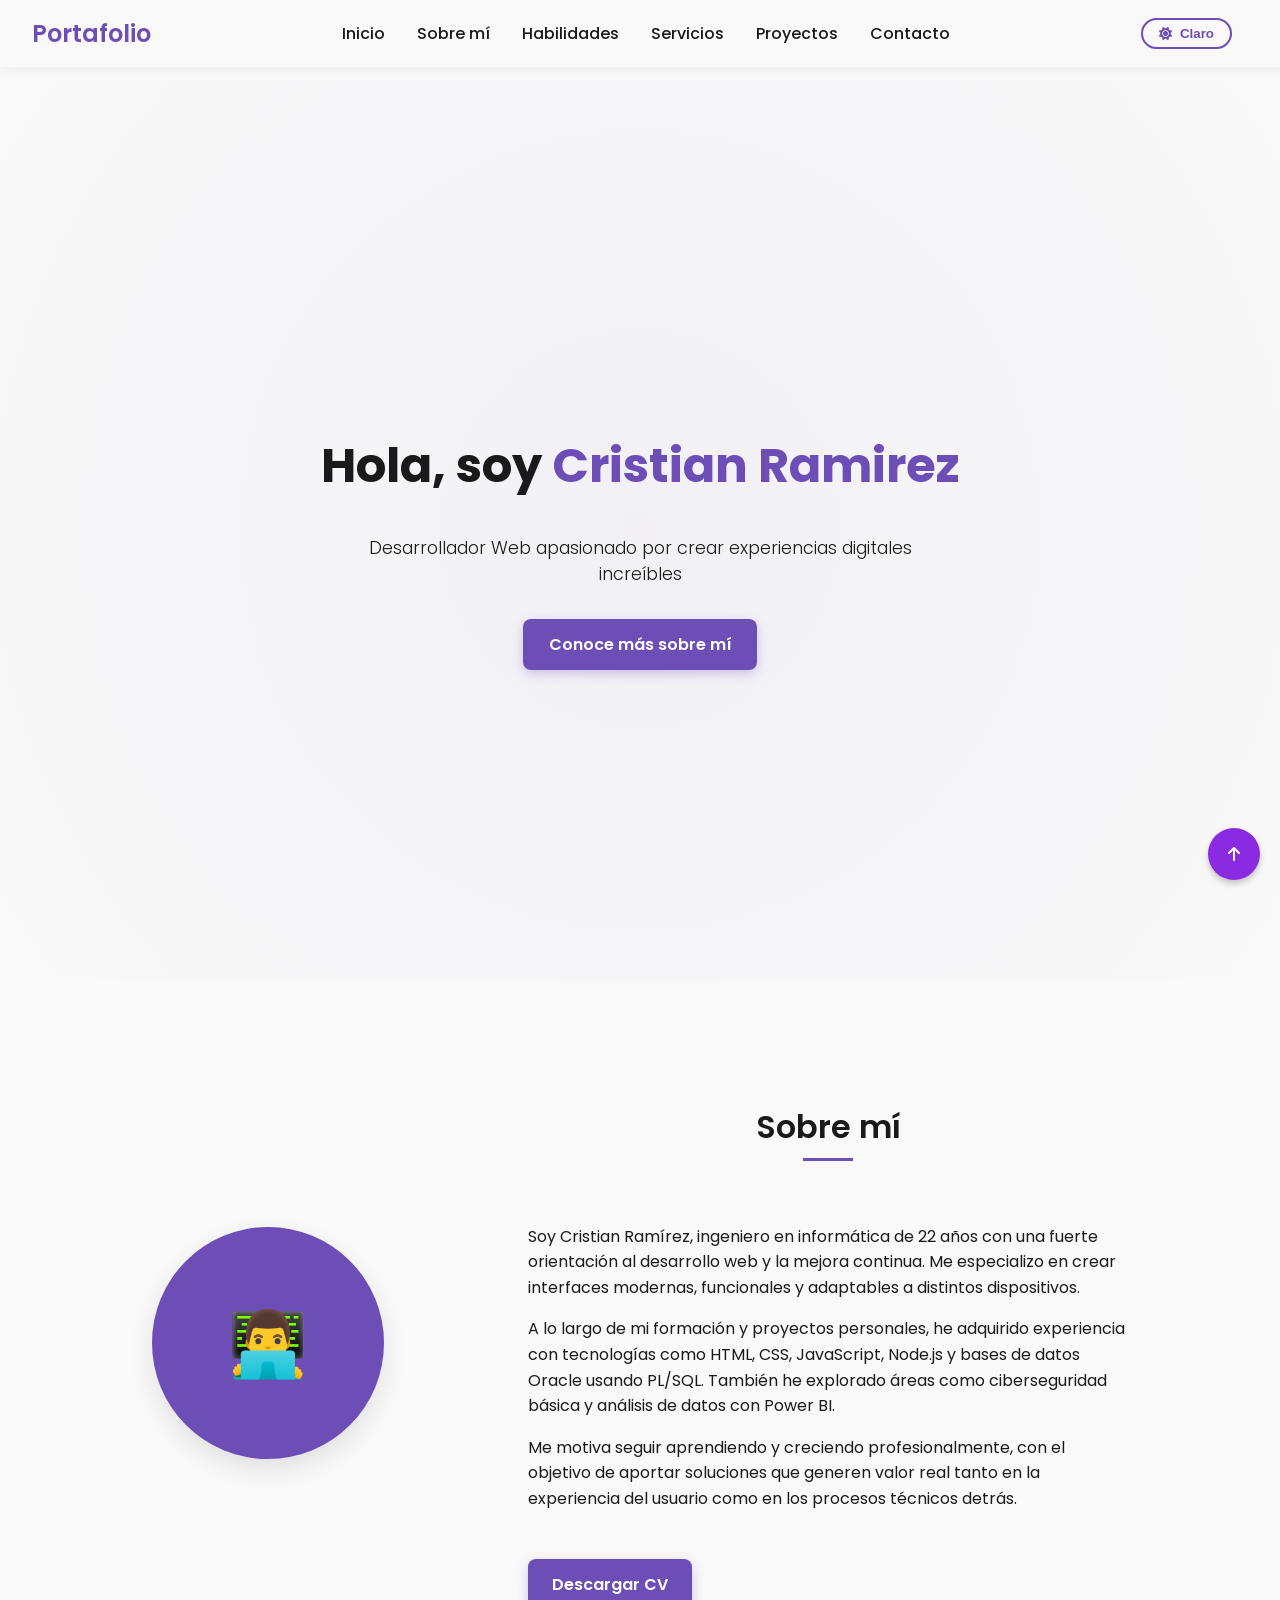
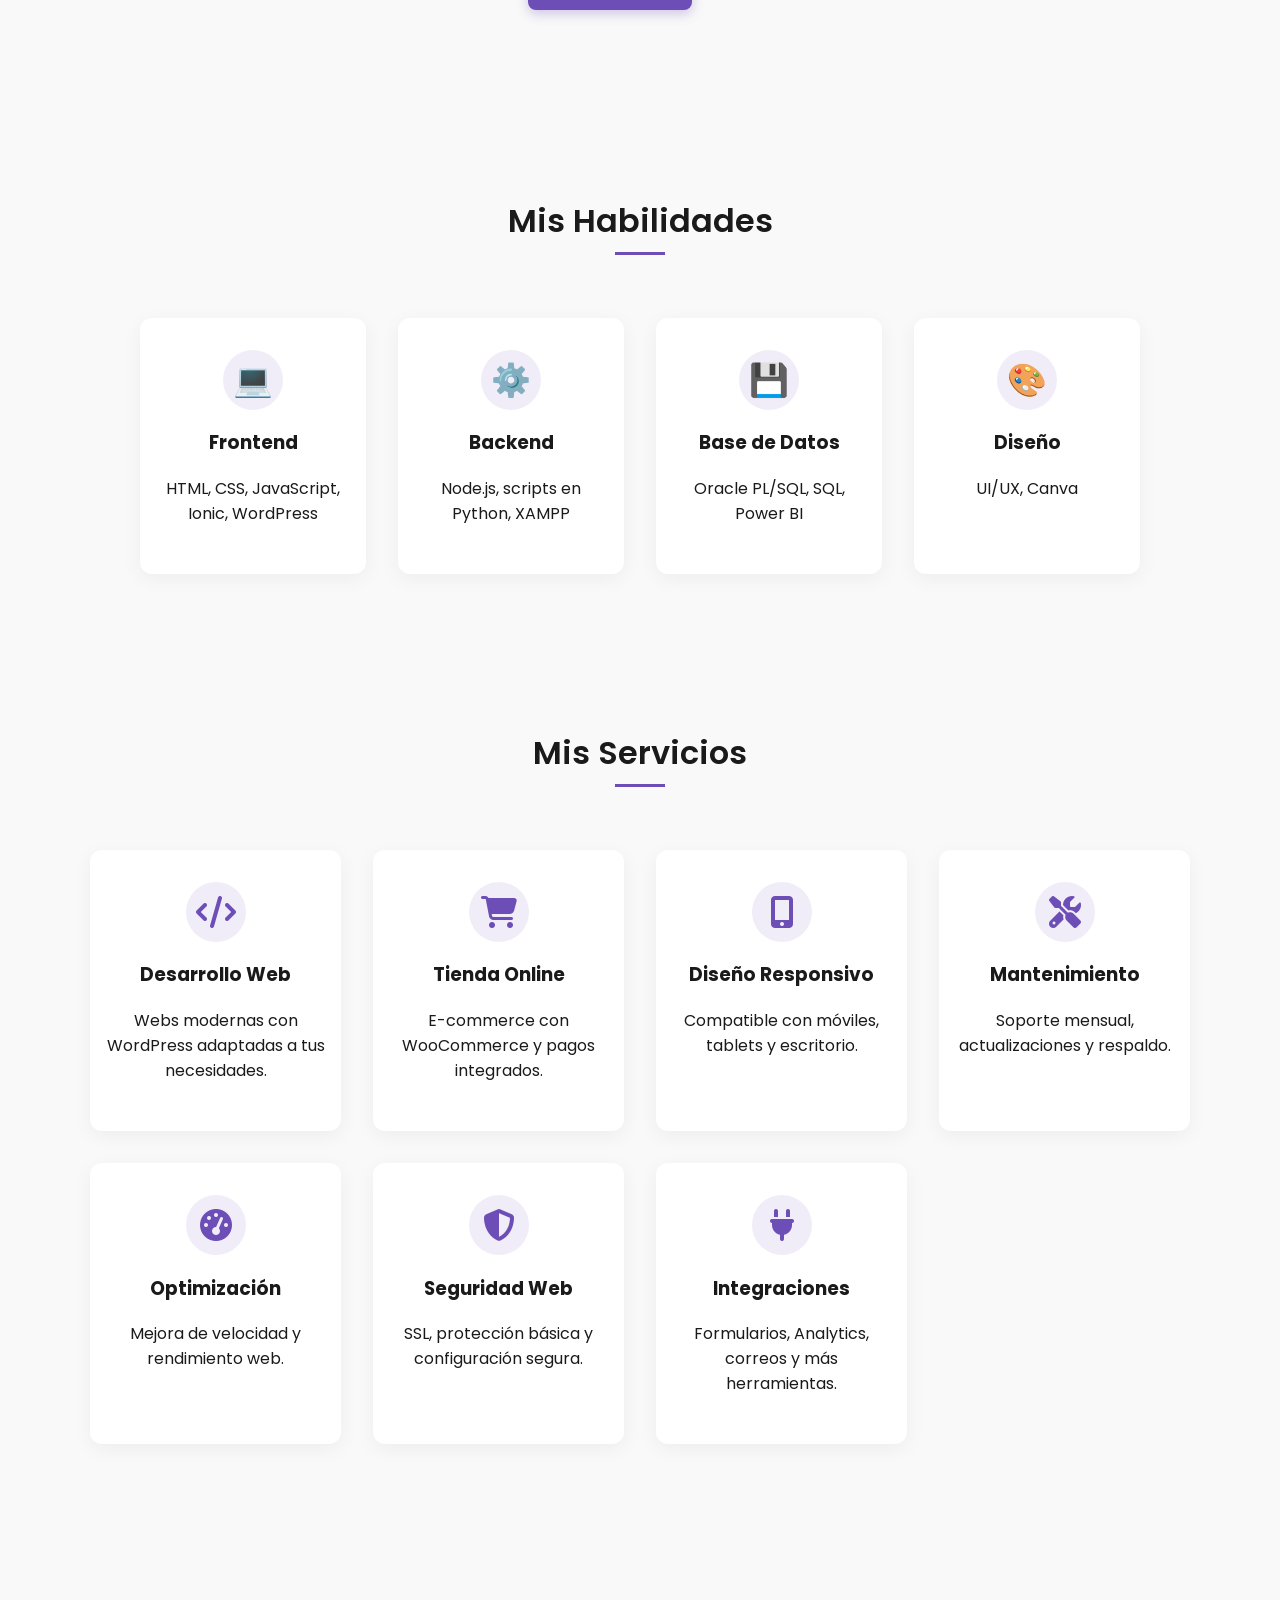
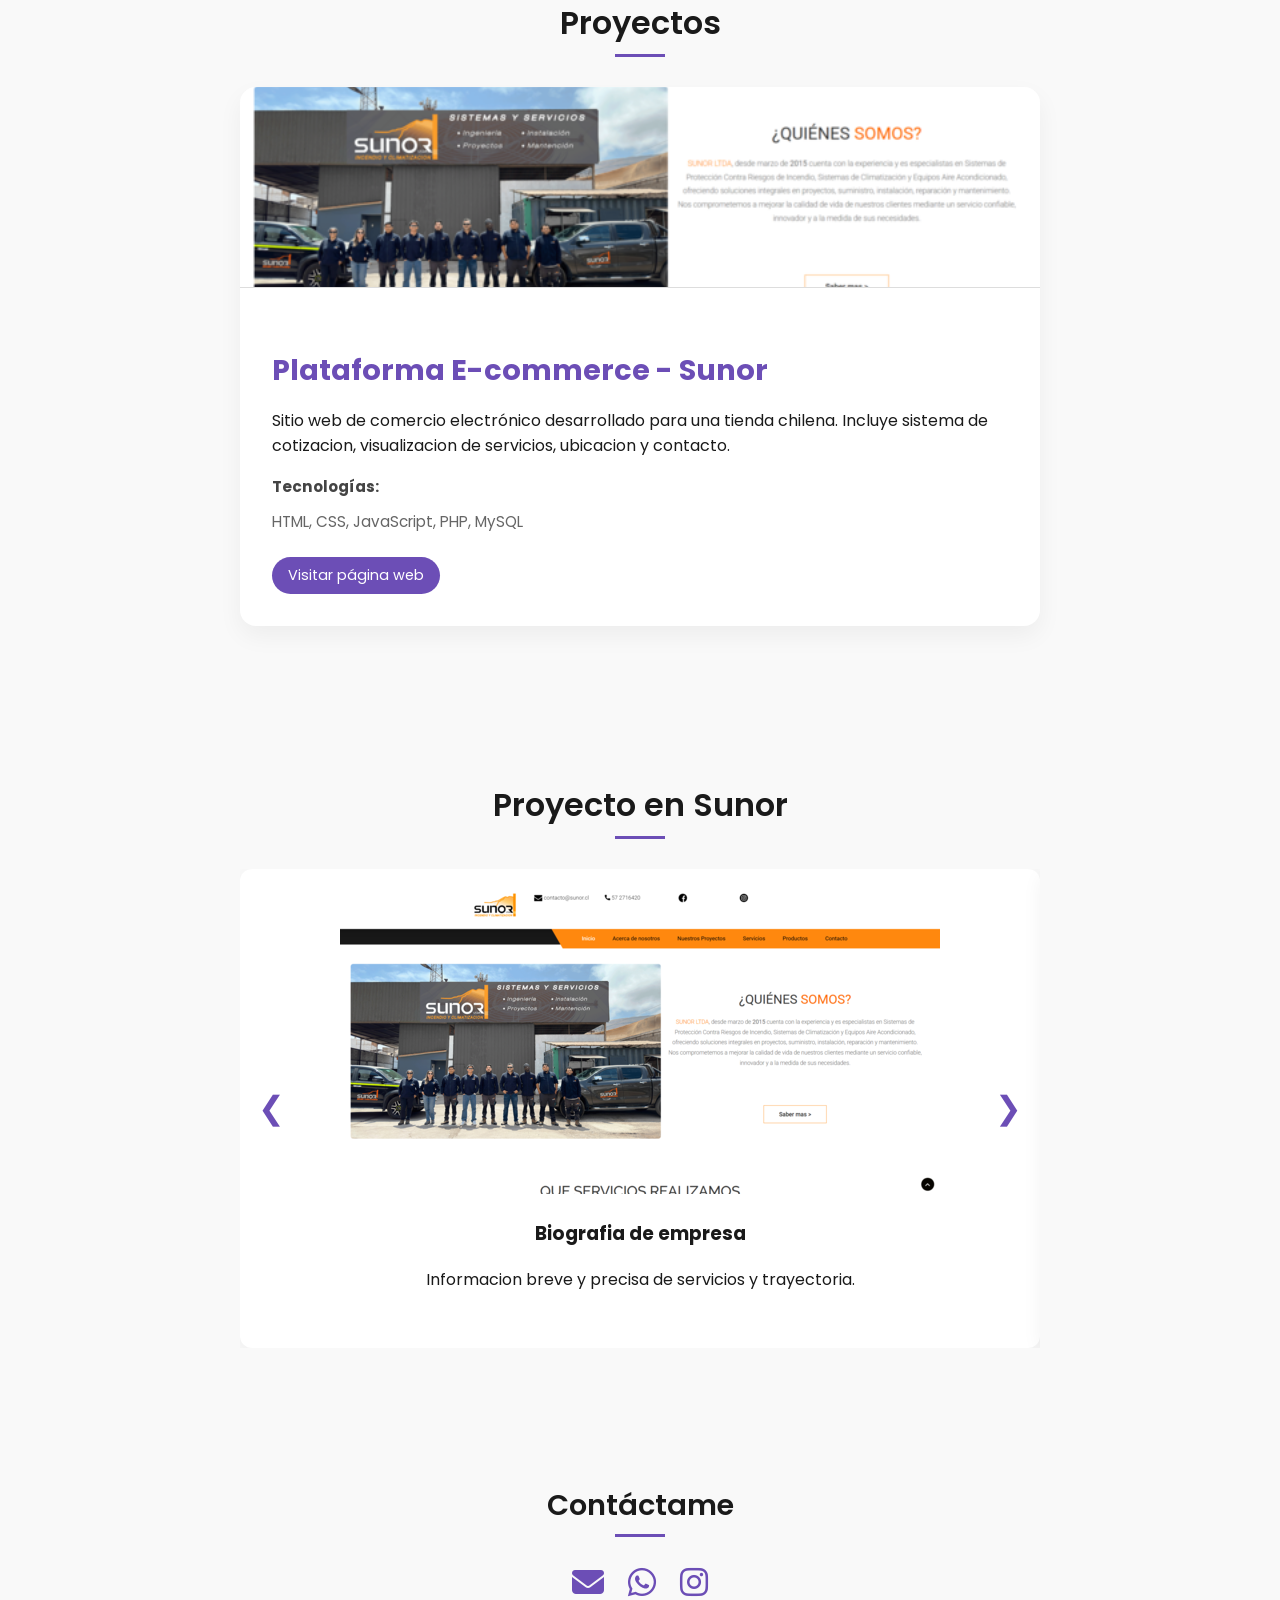
==== docs/index.html @ 2b7924d3 "Primer commit del proyecto" ====
<!DOCTYPE html>
<html lang="es">

<head>
  <meta charset="UTF-8" />
  <meta name="viewport" content="width=device-width, initial-scale=1" />
  <title>Portafolio Cristian</title>
  <link rel="stylesheet" href="style.css" />
  <link rel="stylesheet" href="https://cdnjs.cloudflare.com/ajax/libs/font-awesome/6.5.0/css/all.min.css">
  <link rel="icon" type="image/png" href="images/favicon-32x32.png">
  <!-- En el <head> -->
  <link rel="manifest" href="/Vicente-Portafolio/manifest.json">


  <meta name="theme-color" content="#6c4eb6">



</head>

<body>
  <header class="navbar">
    <div class="logo">Portafolio</span></div>

    <button class="menu-toggle" aria-label="Abrir menú">☰</button>

    <nav class="nav-links">
      <a href="#inicio">Inicio</a>
      <a href="#sobre-mi">Sobre mí</a>
      <a href="#habilidades">Habilidades</a>
      <a href="#servicios">Servicios</a>
      <a href="#proyectos">Proyectos</a>
      <a href="#contacto">Contacto</a>
    </nav>

    <!-- Mover el botón fuera de .nav-links -->
    <button id="modo-btn" class="modo-toggle">
      <i class="fas fa-sun"></i>
      <span>Claro</span>
    </button>
  </header>





  <section class="hero" id="inicio">
    <h1>Hola, soy <span>Cristian Ramirez</span></h1>
    <p>Desarrollador Web apasionado por crear experiencias digitales increíbles</p>
    <a href="#sobre-mi" class="btn-primary">Conoce más sobre mí</a>
  </section>


  <section id="sobre-mi" class="sobre-mi">
    <div class="container">
      <div class="contenido">
        <div class="ilustracion">
          <div class="emoji-circle">👨‍💻</div>
        </div>
        <div class="texto">
          <div class="titulo-sobremi">
            <h2>Sobre mí</h2>
          </div>
          <br />
          <p style="margin-top: 2rem;">
            Soy Cristian Ramírez, ingeniero en informática de 22 años con una fuerte orientación al desarrollo web y la
            mejora continua. Me especializo en crear interfaces modernas, funcionales y adaptables a distintos
            dispositivos.
          </p>
          <p>
            A lo largo de mi formación y proyectos personales, he adquirido experiencia con tecnologías como HTML, CSS,
            JavaScript, Node.js y bases de datos Oracle usando PL/SQL. También he explorado áreas como ciberseguridad
            básica y análisis de datos con Power BI.
          </p>
          <p>
            Me motiva seguir aprendiendo y creciendo profesionalmente, con el objetivo de aportar soluciones que generen
            valor real tanto en la experiencia del usuario como en los procesos técnicos detrás.
          </p>
          <a href="archivos/CristianRamirez.pdf" download class="btn-descargar">Descargar CV</a>
        </div>
      </div>
    </div>
  </section>


  <section class="habilidades" id="habilidades">
    <div class="container">
      <h2>Mis Habilidades</h2>
      <br>
      <div class="cards">
        <div class="card">
          <div class="icono">💻</div>
          <h3>Frontend</h3>
          <p>HTML, CSS, JavaScript, Ionic, WordPress</p>
        </div>
        <div class="card">
          <div class="icono">⚙️</div>
          <h3>Backend</h3>
          <p>Node.js, scripts en Python, XAMPP</p>
        </div>
        <div class="card">
          <div class="icono">💾</div>
          <h3>Base de Datos</h3>
          <p>Oracle PL/SQL, SQL, Power BI</p>
        </div>
        <div class="card">
          <div class="icono">🎨</div>
          <h3>Diseño</h3>
          <p>UI/UX, Canva</p>
        </div>

      </div>
  </section>

  <section id="servicios" class="servicios">
    <div class="container">
      <h2>Mis Servicios</h2>
      <br>
      <div class="cards">
        <div class="cards">
          <div class="card">
            <div class="icono"><i class="fas fa-code"></i></div>
            <h3>Desarrollo Web</h3>
            <p>Webs modernas con WordPress adaptadas a tus necesidades.</p>
          </div>
          <div class="card">
            <div class="icono"><i class="fas fa-shopping-cart"></i></div>
            <h3>Tienda Online</h3>
            <p>E-commerce con WooCommerce y pagos integrados.</p>
          </div>
          <div class="card">
            <div class="icono"><i class="fas fa-mobile-alt"></i></div>
            <h3>Diseño Responsivo</h3>
            <p>Compatible con móviles, tablets y escritorio.</p>
          </div>
          <div class="card">
            <div class="icono"><i class="fas fa-tools"></i></div>
            <h3>Mantenimiento</h3>
            <p>Soporte mensual, actualizaciones y respaldo.</p>
          </div>
          <div class="card">
            <div class="icono"><i class="fas fa-tachometer-alt"></i></div>
            <h3>Optimización</h3>
            <p>Mejora de velocidad y rendimiento web.</p>
          </div>
          <div class="card">
            <div class="icono"><i class="fas fa-shield-alt"></i></div>
            <h3>Seguridad Web</h3>
            <p>SSL, protección básica y configuración segura.</p>
          </div>
          <div class="card">
            <div class="icono"><i class="fas fa-plug"></i></div>
            <h3>Integraciones</h3>
            <p>Formularios, Analytics, correos y más herramientas.</p>
          </div>
        </div>

      </div>
    </div>
  </section>


  <section id="proyectos" class="proyectos">
    <div class="container">
      <h2>Proyectos</h2>
      <div class="cards">
        <div class="card proyecto">
          <img src="images/SunorPortafolio.png" alt="Proyecto E-commerce Sunor" class="imagen-proyecto">
          <div class="contenido-card">
            <h3>Plataforma E-commerce - Sunor</h3>
            <p class="descripcion">
              Sitio web de comercio electrónico desarrollado para una tienda chilena. Incluye sistema de cotizacion,
              visualizacion de servicios, ubicacion y contacto.
            </p>
            <p class="tecnologias"><strong>Tecnologías:</strong> HTML, CSS, JavaScript, PHP, MySQL</p>
            <div class="botones">
              <a href="https://sunor.cl" target="_blank" class="btn">Visitar página web</a>

            </div>
          </div>
        </div>
      </div>
    </div>
  </section>

  <section id="proyectos" class="proyectos">
    <h2>Proyecto en Sunor</h2>
    <div class="carrusel">
      <div class="carrusel-track">
        <div class="proyecto-card">
          <img src="images/SunorPortafolio.png" alt="Proyecto 1">
          <h3>Biografia de empresa</h3>
          <p>Informacion breve y precisa de servicios y trayectoria.</p>
        </div>
        <!-- Puedes duplicar esto para más proyectos -->
        <div class="proyecto-card">
          <img src="images/SunorProductos.png" alt="Proyecto 1">
          <h3>Productos</h3>
          <p>Pagina de presentacion de productos con su descripcion y funcion de cotizacion directamente a su correo.
          </p>
        </div>

        <!-- Puedes duplicar esto para más proyectos -->
        <div class="proyecto-card">
          <img src="images/ContactoSunor.png" alt="Proyecto 1">
          <h3>Metodo de contacto</h3>
          <p>Presentacion minimalista de metodo de contacto, con formulario para envio a su correo, junto a
            implemntacion de google maps para ver el lugar fisico de la empresa.</p>
        </div>
      </div>
      <button class="carrusel-prev">&#10094;</button>
      <button class="carrusel-next">&#10095;</button>
    </div>
  </section>



  <!-- Redes Sociales -->
  <section class="contacto" id="contacto">
    <h2>Contáctame</h2>
    <div class="social-icons">
      <a href="mailto:tuemail@ejemplo.com" title="Correo"><i class="fas fa-envelope"></i></a>
      <a href="https://wa.me/569XXXXXXXX" target="_blank" title="WhatsApp"><i class="fab fa-whatsapp"></i></a>
      <a href="https://instagram.com/TUUSUARIO" target="_blank" title="Instagram"><i class="fab fa-instagram"></i></a>
    </div>
  </section>



  <script>
    const btn = document.getElementById('modo-btn');
    btn.addEventListener('click', () => {
      document.body.classList.toggle('dark');
      const isDark = document.body.classList.contains('dark');
      btn.innerHTML = isDark
        ? '<i class="fas fa-moon"></i> <span>Oscuro</span>'
        : '<i class="fas fa-sun"></i> <span>Claro</span>';
    });
  </script>
  <script>
    const track = document.querySelector('.carrusel-track');
    const prev = document.querySelector('.carrusel-prev');
    const next = document.querySelector('.carrusel-next');
    let index = 0;

    next.addEventListener('click', () => {
      index = (index + 1) % track.children.length;
      track.style.transform = `translateX(-${index * 100}%)`;
    });

    prev.addEventListener('click', () => {
      index = (index - 1 + track.children.length) % track.children.length;
      track.style.transform = `translateX(-${index * 100}%)`;
    });
  </script>
  <script>
    const menuBtn = document.querySelector('.menu-toggle');
    const navLinks = document.querySelector('.nav-links');

    menuBtn.addEventListener('click', () => {
      navLinks.classList.toggle('active');
    });
  </script>

  <script>
    if ('serviceWorker' in navigator) {
      navigator.serviceWorker.register('/PortafolioCristian/sw.js')

        .then(reg => console.log('✅ SW registrado', reg))
        .catch(err => console.error('❌ SW error', err));
    }
  </script>
  <script>
    window.addEventListener('DOMContentLoaded', () => {
      const isStandalone = window.matchMedia('(display-mode: standalone)').matches || window.navigator.standalone;

      if (isStandalone) {
        const whatsappBtn = document.querySelector('.btn-flotante');
        if (whatsappBtn) {
          whatsappBtn.style.display = 'none';
        }
      }
    });
  </script>


  <script>
    let deferredPrompt;

    // Captura el evento que dispara la posibilidad de instalar
    window.addEventListener('beforeinstallprompt', (e) => {
      e.preventDefault(); // Evita que aparezca automáticamente
      deferredPrompt = e;

      const installBtn = document.getElementById('btnInstalar');
      installBtn.style.display = 'inline-block';

      installBtn.addEventListener('click', async () => {
        if (deferredPrompt) {
          deferredPrompt.prompt(); // Muestra el diálogo de instalación
          const result = await deferredPrompt.userChoice;

          if (result.outcome === 'accepted') {
            console.log('App instalada');
          } else {
            console.log('Instalación cancelada');
          }

          deferredPrompt = null;
          installBtn.style.display = 'none';
        }
      });
    });

    // Oculta el botón si ya está instalada
    window.addEventListener('DOMContentLoaded', () => {
      const isStandalone = window.matchMedia('(display-mode: standalone)').matches || window.navigator.standalone;
      if (isStandalone) {
        document.getElementById('btnInstalar')?.remove();
      }
    });
  </script>






  <button id="btn-instalar" style="display:none">Instalar App</button>

  <button onclick="window.scrollTo({top: 0, behavior: 'smooth'})" id="btnSubir">
    <i class="fas fa-arrow-up"></i>
  </button>
  <a href="https://wa.me/56933542751" target="_blank" class="btn-flotante" title="WhatsApp">
    <i class="fab fa-whatsapp"></i>
  </a>
  <button id="btnInstalar" class="btn-descargar" style="display: none;">
    📲 Instalar aplicación
  </button>


</body>

</html>
---- docs/style.css ----
@import url('https://fonts.googleapis.com/css2?family=Poppins:wght@300;600&display=swap');

:root {
  --bg: #f9f9f9;
  --text: #1a1a1a;
  --primary: #6c4eb6;
  --btn-bg: #6c4eb6;
  --btn-shadow: rgba(108, 78, 182, 0.3);
  --card-bg: #ffffff;
  --card-shadow: rgba(0, 0, 0, 0.05);
}

h2 {
  font-size: 2rem;
  font-weight: 600;
  margin-bottom: 1.5rem;
  text-align: center;
  position: relative;
}

h2::after {
  content: '';
  width: 50px;
  height: 3px;
  background-color: var(--primary);
  position: absolute;
  bottom: -10px;
  left: 50%;
  transform: translateX(-50%);
}


body.dark {
  --bg: #121212;
  --text: #f0f0f0;
  --primary: #b794f4;
  --btn-bg: #8f5af0;
  --btn-shadow: rgba(183, 148, 244, 0.2);
  --card-bg: #1e1e1e;
  --card-shadow: rgba(255, 255, 255, 0.03);
}


body {
  margin: 0;
  font-family: 'Poppins', sans-serif;
  background-color: var(--bg);
  color: var(--text);
  transition: background 0.3s ease, color 0.3s ease;
}

/* NAVBAR */
.navbar {
  position: fixed;
  top: 0;
  width: 100%;
  background-color: var(--bg);
  display: flex;
  align-items: center;
  justify-content: space-between;
  padding: 1rem 2rem;
  box-shadow: 0 2px 10px rgba(0, 0, 0, 0.05);
  z-index: 999;
  gap: 1rem;
}

.logo {
  font-size: 1.5rem;
  font-weight: 600;
  color: var(--primary);
}

.logo span {
  font-weight: 700;
}

.nav-links a {
  margin: 0 1rem;
  color: var(--text);
  font-weight: 500;
  text-decoration: none;
  transition: color 0.3s ease;
}

.nav-links a:hover {
  color: var(--primary);
}

/* Botón modo */
.modo-toggle {
  background: transparent;
  border: 2px solid var(--primary);
  border-radius: 25px;
  padding: 0.4rem 1rem;
  color: var(--primary);
  font-weight: 600;
  cursor: pointer;
  display: flex;
  align-items: center;
  gap: 0.5rem;
  transition: background 0.3s ease;
  margin-right: 5rem; /* Ajusta o elimina si es necesario */
}

.modo-toggle:hover {
  background-color: var(--primary);
  color: white;
}

/* HERO */
.hero {
  height: 100vh;
  background: radial-gradient(circle at center, rgba(108, 78, 182, 0.05) 0%, transparent 100%), var(--bg);
  display: flex;
  flex-direction: column;
  justify-content: center;
  align-items: center;
  text-align: center;
  padding: 0 2rem;
  margin-top: 80px;
}

.hero h1 {
  font-size: 3rem;
  margin-bottom: 1rem;
}

.hero h1 span {
  color: var(--primary);
}

.hero p {
  font-size: 1.1rem;
  font-weight: 300;
  max-width: 600px;
  margin-bottom: 2rem;
}

.btn-primary {
  background-color: var(--btn-bg);
  color: white;
  padding: 0.8rem 1.6rem;
  border-radius: 8px;
  text-decoration: none;
  font-weight: 600;
  box-shadow: 0 4px 12px var(--btn-shadow);
  transition: transform 0.2s ease, background 0.3s ease;
}

.btn-primary:hover {
  transform: translateY(-3px);
  background-color: #5a2a83;
}


.sobre-mi {
  padding: 4rem 1rem;
}

.sobre-mi .contenido {
  display: flex;
  flex-wrap: wrap;
  align-items: center;
  justify-content: center;
  gap: 2rem;
  max-width: 1000px;
  margin: 0 auto;
  text-align: left;
}

.ilustracion {
  flex: 0 0 auto; /* Tamaño fijo para el ícono */
}
.texto {
  flex: 1 1 300px;
  max-width: 600px;
}

.ilustracion .emoji-circle {
  background-color: var(--primary);
  width: 200px;
  height: 200px;
  border-radius: 50%;
  font-size: 4rem;
  display: flex;
  align-items: center;
  justify-content: center;
  box-shadow: 0 10px 25px rgba(0, 0, 0, 0.1);
}

.texto h2 {
  font-size: 2rem;
  font-weight: 600;
  margin-bottom: 1rem;
  position: relative;
}


.texto p {
  font-size: 1rem;
  line-height: 1.6;
  margin-bottom: 1rem;
}

/* Sección Habilidades */
.habilidades {
  background-color: var(--bg);
  padding: 4rem 1rem;
  text-align: center;
}

.habilidades h2 {
  font-size: 2rem;
  font-weight: 600;
  margin-bottom: 3rem;
  position: relative;
}

.habilidades h2::after {
  content: '';
  width: 50px;
  height: 3px;
  background-color: var(--primary);
  position: absolute;
  bottom: -10px;
  left: 50%;
  transform: translateX(-50%);
}

.cards {
  display: grid;
  grid-template-columns: repeat(4, 1fr); /* 4 columnas fijas */
  gap: 2rem;
  max-width: 1000px;
  margin: 0 auto;
}

.card {
  background-color: var(--card-bg);
  border-radius: 12px;
  padding: 2rem 1rem;
  box-shadow: 0 5px 20px var(--card-shadow);
  transition: transform 0.3s ease;
}

.card:hover {
  transform: translateY(-10px);
}

.icono {
  font-size: 2rem;
  color: var(--primary);
  margin-bottom: 1rem;
  background-color: rgba(108, 78, 182, 0.1);
  width: 60px;
  height: 60px;
  margin: 0 auto 1rem;
  border-radius: 50%;
  display: flex;
  align-items: center;
  justify-content: center;
}
/* Sección Proyectos */
.proyectos {
  background-color: var(--bg);
  padding: 4rem 1rem;
  text-align: center;
}

.proyectos .container {
  max-width: 1100px;
  margin: 0 auto;
}

.proyectos .cards {
  display: grid;
  grid-template-columns: repeat(auto-fit, minmax(280px, 1fr));
  gap: 2rem;
}

.proyectos .card img {
  width: 100%;
  max-height: 200px;
  object-fit: cover;
  border-top-left-radius: 12px;
  border-top-right-radius: 12px;
}


/* Contenido dentro de la tarjeta */
.contenido-card {
  padding: 1.5rem;
  text-align: left;
}
.proyectos .card.proyecto {
  display: flex;
  flex-direction: column;
  max-width: 800px;
  margin: 0 auto;
  background-color: var(--card-bg);
  border-radius: 16px;
  overflow: hidden;
  box-shadow: 0 10px 25px var(--card-shadow);
  text-align: left;
  padding: 0;
}

.imagen-proyecto {
  width: 100%;
  max-height: 320px;
  object-fit: cover;
  border-bottom: 1px solid #ddd;
}

.proyectos .contenido-card {
  padding: 2rem;
}
section h2 {
  font-size: 2rem;
  font-weight: 600;
  margin-bottom: 2.5rem;
  text-align: center;
  position: relative;
}

section h2::after {
  content: '';
  width: 50px;
  height: 3px;
  background-color: var(--primary);
  position: absolute;
  bottom: -10px;
  left: 50%;
  transform: translateX(-50%);
}

.proyectos .contenido-card h3 {
  font-size: 1.8rem;
  margin-bottom: 1rem;
  color: var(--primary);
}

.proyectos .descripcion {
  font-size: 1rem;
  color: var(--text);
  line-height: 1.6;
  margin-bottom: 1rem;
}

.proyectos .tecnologias {
  font-size: 0.95rem;
  margin-bottom: 1.5rem;
  color: #666;
}

.proyectos .botones {
  justify-content: flex-start;
}
.contenido-card h3 {
  margin-bottom: 0.5rem;
  font-size: 1.4rem;
  color: var(--primary);
}

.contenido-card p {
  font-size: 0.95rem;
  margin-bottom: 0.75rem;
  color: var(--text);
}

.contenido-card strong {
  color: #444;
  display: block;
  margin-bottom: 0.75rem;
}

/* Botones del proyecto */
.botones {
  display: flex;
  flex-wrap: wrap;
  gap: 1rem;
  margin-top: 1rem;
}

.botones .btn {
  background-color: var(--primary);
  color: white;
  padding: 0.6rem 1.2rem;
  border-radius: 25px;
  font-size: 0.9rem;
  text-decoration: none;
  transition: background-color 0.3s ease, transform 0.2s ease;
}

.botones .btn:hover {
  background-color: #4a1f6e;
  transform: scale(1.05);
}

.icono-grande {
  background-color: var(--primary);
  font-size: 2rem;
  padding: 3rem 0;
  color: white;
}

.contenido-card {
  padding: 1.5rem;
}

.contenido-card h3 {
  margin-bottom: 1rem;
  font-size: 1.25rem;
}

.contenido-card p {
  font-size: 0.95rem;
  margin-bottom: 1rem;
  color: #555;
}

.botones {
  display: flex;
  justify-content: center;
  gap: 1rem;
}

.botones .btn {
  background-color: var(--primary);
  color: #fff;
  padding: 0.5rem 1rem;
  border-radius: 20px;
  font-size: 0.9rem;
  text-decoration: none;
  transition: background-color 0.3s ease;
}

.botones .btn:hover {
  background-color: #4a1f6e;
}

/* Redes Sociales */
.contacto {
  background-color: var(--bg);
  padding: 3rem 1rem;
  text-align: center;
}

.contacto h2 {
  font-size: 1.8rem;
  margin-bottom: 2rem;
}

.social-icons {
  display: flex;
  justify-content: center;
  gap: 1.5rem;
  font-size: 2rem;
}

.social-icons a {
  color: var(--primary);
  transition: transform 0.3s ease, color 0.3s ease;
}

.social-icons a:hover {
  color: #4a1f6e;
  transform: scale(1.2);
}


/* Sección Servicios */
.servicios {
  background-color: var(--bg);
  padding: 4rem 1rem;
  text-align: center;
}

.servicios h2 {
  font-size: 2rem;
  font-weight: 600;
  margin-bottom: 3rem;
  position: relative;
}

.servicios h2::after {
  content: '';
  width: 50px;
  height: 3px;
  background-color: var(--primary);
  position: absolute;
  bottom: -10px;
  left: 50%;
  transform: translateX(-50%);
}

.servicios .cards {
  display: grid;
  grid-template-columns: repeat(auto-fit, minmax(250px, 1fr));
  gap: 2rem;
  max-width: 1100px;
  margin: 0 auto;
}

.servicios .card {
  background-color: var(--card-bg);
  border-radius: 12px;
  padding: 2rem 1rem;
  box-shadow: 0 5px 20px var(--card-shadow);
  transition: transform 0.3s ease;
}

.servicios .card:hover {
  transform: translateY(-10px);
}

.servicios .card .icono {
  font-size: 2rem;
  color: var(--primary);
  background-color: rgba(108, 78, 182, 0.1);
  width: 60px;
  height: 60px;
  margin: 0 auto 1rem;
  border-radius: 50%;
  display: flex;
  align-items: center;
  justify-content: center;
}

.servicios .card strong {
  display: block;
  margin-top: 1rem;
  color: green;
  font-size: 1.1rem;
}

/* Imagen destacada en proyectos */
.proyectos .card img {
  width: 100%;
  max-height: 200px;
  object-fit: cover;
  border-top-left-radius: 12px;
  border-top-right-radius: 12px;
}

/*cv*/

.btn-descargar {
  display: inline-block;
  margin-top: 1.5rem;
  background-color: var(--primary);
  color: white;
  padding: 0.8rem 1.5rem;
  border-radius: 8px;
  text-decoration: none;
  font-weight: 600;
  box-shadow: 0 4px 12px var(--btn-shadow);
  transition: transform 0.2s ease, background 0.3s ease;
}

.btn-descargar:hover {
  background-color: #4a1f6e;
  transform: translateY(-3px);
}


/*carrusel*/

.carrusel {
  position: relative;
  overflow: hidden;
  max-width: 800px;
  margin: 0 auto;
}

.carrusel-track {
  display: flex;
  transition: transform 0.5s ease;
}

.proyecto-card {
  min-width: 100%;
  padding: 1rem;
  box-sizing: border-box;
  background-color: var(--card-bg);
  border-radius: 12px;
  box-shadow: 0 5px 20px var(--card-shadow);
  text-align: center;
}

.carrusel-prev, .carrusel-next {
  position: absolute;
  top: 50%;
  transform: translateY(-50%);
  font-size: 2rem;
  background: none;
  border: none;
  color: var(--primary);
  cursor: pointer;
  padding: 0.5rem;
  z-index: 1;
}

.carrusel-prev { left: 10px; }
.carrusel-next { right: 10px; }


/*responsive*/

@media (max-width: 768px) {
  .contenido {
    flex-direction: column;
    text-align: center;
  }

  .cards {
    grid-template-columns: repeat(2, 1fr); /* o 1fr si es muy angosto */
  }

  .nav-links {
    flex-direction: column;
    align-items: flex-start;
  }

  .navbar {
    flex-wrap: wrap;
    gap: 0.5rem;
  }

  .emoji-circle {
    margin: 0 auto;
  }
}

@media (max-width: 480px) {
  .cards {
    grid-template-columns: 1fr;
  }

  .modo-toggle {
    margin-right: 0;
  }

  .botones {
    flex-direction: column;
    align-items: center;
  }

  .proyecto-card img {
    max-height: 180px;
  }
}
@media (max-width: 480px) {
  .servicios .cards {
    grid-template-columns: 1fr;
  }
}
/* Estilo base para el botón modo oscuro */
.modo-toggle {
  background: transparent;
  border: 2px solid var(--primary);
  border-radius: 25px;
  padding: 0.4rem 1rem;
  color: var(--primary);
  font-weight: 600;
  cursor: pointer;
  display: flex;
  align-items: center;
  gap: 0.5rem;
  transition: background 0.3s ease;
   margin-right: 5rem; 
}

/* Hover efecto en escritorio */
.modo-toggle:hover {
  background-color: var(--primary);
  color: white;
}

/* Estilo cuando está dentro del menú responsive */
@media (max-width: 768px) {
  .nav-links .modo-toggle {
    width: 100%;
    padding: 0.8rem;
    background-color: transparent;
    color: var(--primary);
    border: none;
    border-radius: 0;
    font-size: 1rem;
    justify-content: flex-start;
    gap: 0.5rem;
    transition: background 0.3s ease;
    
  }

  .nav-links .modo-toggle:hover {
    background-color: rgba(108, 78, 182, 0.1);
    color: var(--primary);
  }

  .nav-links .modo-toggle i {
    font-size: 1rem;
  }
}

/* Estilo del navbar en móviles */
@media (max-width: 768px) {
  .navbar {
    flex-wrap: wrap;
    justify-content: space-between;
    align-items: center;
  }

  .nav-links {
    display: none;
    flex-direction: column;
    width: 100%;
    background-color: var(--bg);
    position: absolute;
    top: 70px;
    left: 0;
    padding: 1rem 2rem;
    box-shadow: 0 4px 10px rgba(0, 0, 0, 0.1);
    z-index: 998;
  }

  .nav-links.active {
    display: flex;
  }

  .menu-toggle {
    display: block;
    font-size: 1.5rem;
    background: none;
    border: none;
    color: var(--primary);
    cursor: pointer;
  }
}

/* Estilo del navbar en escritorio */
@media (min-width: 769px) {
  .menu-toggle {
    display: none;
  }

  .nav-links {
    display: flex !important;
    position: static;
    flex-direction: row;
    align-items: center;
    background-color: transparent;
    padding: 0;
    box-shadow: none;
  }
}
/* Sección principal */
.sobre-mi .container {
  max-width: 1100px;
  margin: 0 auto;
  padding: 2rem;
}

.sobre-mi .contenido {
  display: flex;
  align-items: center;
  gap: 2rem;
}

/* Ícono */
.sobre-mi .ilustracion {
  flex-shrink: 0;
   margin-right: 4rem; /* Ajusta el espacio entre el icono y el texto */  
}

.emoji-circle {
  font-size: 3rem;
  background-color: #8a2be2; /* Morado */
  color: #fff;
  border-radius: 50%;
  padding: 1rem;
  display: flex;
  justify-content: center;
  align-items: center;
  width: 80px;
  height: 80px;
}

/* Texto */
.sobre-mi .texto {
  flex: 1;
}

.titulo-sobremi {
  margin-bottom: 1rem;
}

/* Botón */
.btn-descargar {
  margin-top: 2rem;
  display: inline-block;
}

/* Estilos base */
.sobre-mi .contenido {
  display: flex;
  align-items: center;
  justify-content: center;
  gap: 2rem;
}




.sobre-mi .ilustracion {
  margin-right: 7rem;
}

@media (max-width: 768px) {
  .sobre-mi .container {
    display: flex; /* ← esto es CLAVE */
    flex-direction: column;
    align-items: center;
    text-align: center;
  }

  .sobre-mi .contenido {
    flex-direction: column;
    align-items: center;
    gap: 1.5rem;
  }

  .sobre-mi .ilustracion {
    margin: 0 auto 1rem auto; /* CENTRADO */
    display: flex;
    justify-content: center;
  }

  .emoji-circle {
    width: 120px;
    height: 120px;
    font-size: 3.5rem;
  }

  .sobre-mi .texto {
    max-width: 90%;
    padding: 0 1rem;
    text-align: center;
  }

  .btn-descargar {
    margin-top: 2rem;
  }

  .titulo-sobremi {
    margin-bottom: 1rem;
  }
}

/* iPhone SE y modelos pequeños (320px a 375px de ancho) */
@media screen and (max-width: 375px) {
  .sobre-mi .emoji-circle {
    width: 100px;
    height: 100px;
    font-size: 2.8rem;
  }

  .sobre-mi .ilustracion {
    margin-bottom: 1rem;
  }

  .sobre-mi .texto {
    padding: 0 1rem;
    font-size: 0.9rem;
  }
}

/* iPhone 6/7/8, X, 11, 12, 13, 14 (375px a 414px) */
@media screen and (min-width: 376px) and (max-width: 414px) {
  .sobre-mi .emoji-circle {
    width: 110px;
    height: 110px;
    font-size: 3.2rem;
  }

  .sobre-mi .ilustracion {
    margin-bottom: 1rem;
  }

  .sobre-mi .texto {
    padding: 0 2rem;
  }
}

/* iPhone Plus / Max (ancho mayor a 415px hasta 480px) */
@media screen and (min-width: 415px) and (max-width: 480px) {
  .sobre-mi .emoji-circle {
    width: 120px;
    height: 120px;
    font-size: 3.5rem;
  }

  .sobre-mi .ilustracion {
    margin-bottom: 1rem;
  }

  .sobre-mi .texto {
    padding: 0 2rem;
  }
}


#btnSubir {
  display: none;
  position: fixed;
  bottom: 20px;
  right: 20px;
  width: 52px;
  height: 52px;
  background-color: #8a2be2;
  color: white;
  border: none;
  border-radius: 50%;
  cursor: pointer;
  font-size: 1rem;
  display: flex;
  align-items: center;
  justify-content: center;
  box-shadow: 0 4px 6px rgba(0, 0, 0, 0.2);
  z-index: 999;
  transition: transform 0.2s ease;
  outline: none;
  -webkit-tap-highlight-color: transparent; /* ← Elimina el cuadrado en móviles */
}

#btnSubir:hover {
  transform: scale(1.1);
}

#btnSubir:focus {
  outline: none;
  box-shadow: none; /* ← Esto evita el borde azul */
}

#btnSubir:active {
  transform: scale(0.95);
  background-color: #7623cc;
}

/* Firefox específico: elimina borde interno */
#btnSubir::-moz-focus-inner {
  border: 0;
}

/*Boton whattsapp*/

.btn-flotante {
  position: fixed;
  bottom: 20px;
  left: 20px;
  width: 56px;
  height: 56px;
  background-color: #25d366;
  color: white;
  border-radius: 50%;
  display: flex;
  align-items: center;
  justify-content: center;
  font-size: 1.5rem;
  text-decoration: none;
  box-shadow: 0 4px 6px rgba(0, 0, 0, 0.2);
  z-index: 1000;
  transition: transform 0.2s ease;
  /* Elimina esto: display: block; */
}

.btn-flotante i {
  font-size: 1.8rem;
  line-height: 1;
}

/* Mostrar solo en móviles */
@media (min-width: 769px) {
  .btn-flotante {
    display: none;
  }
}


#btnInstalar {
  position: fixed;
  bottom: 90px;
  right: 20px;
  z-index: 999;
}
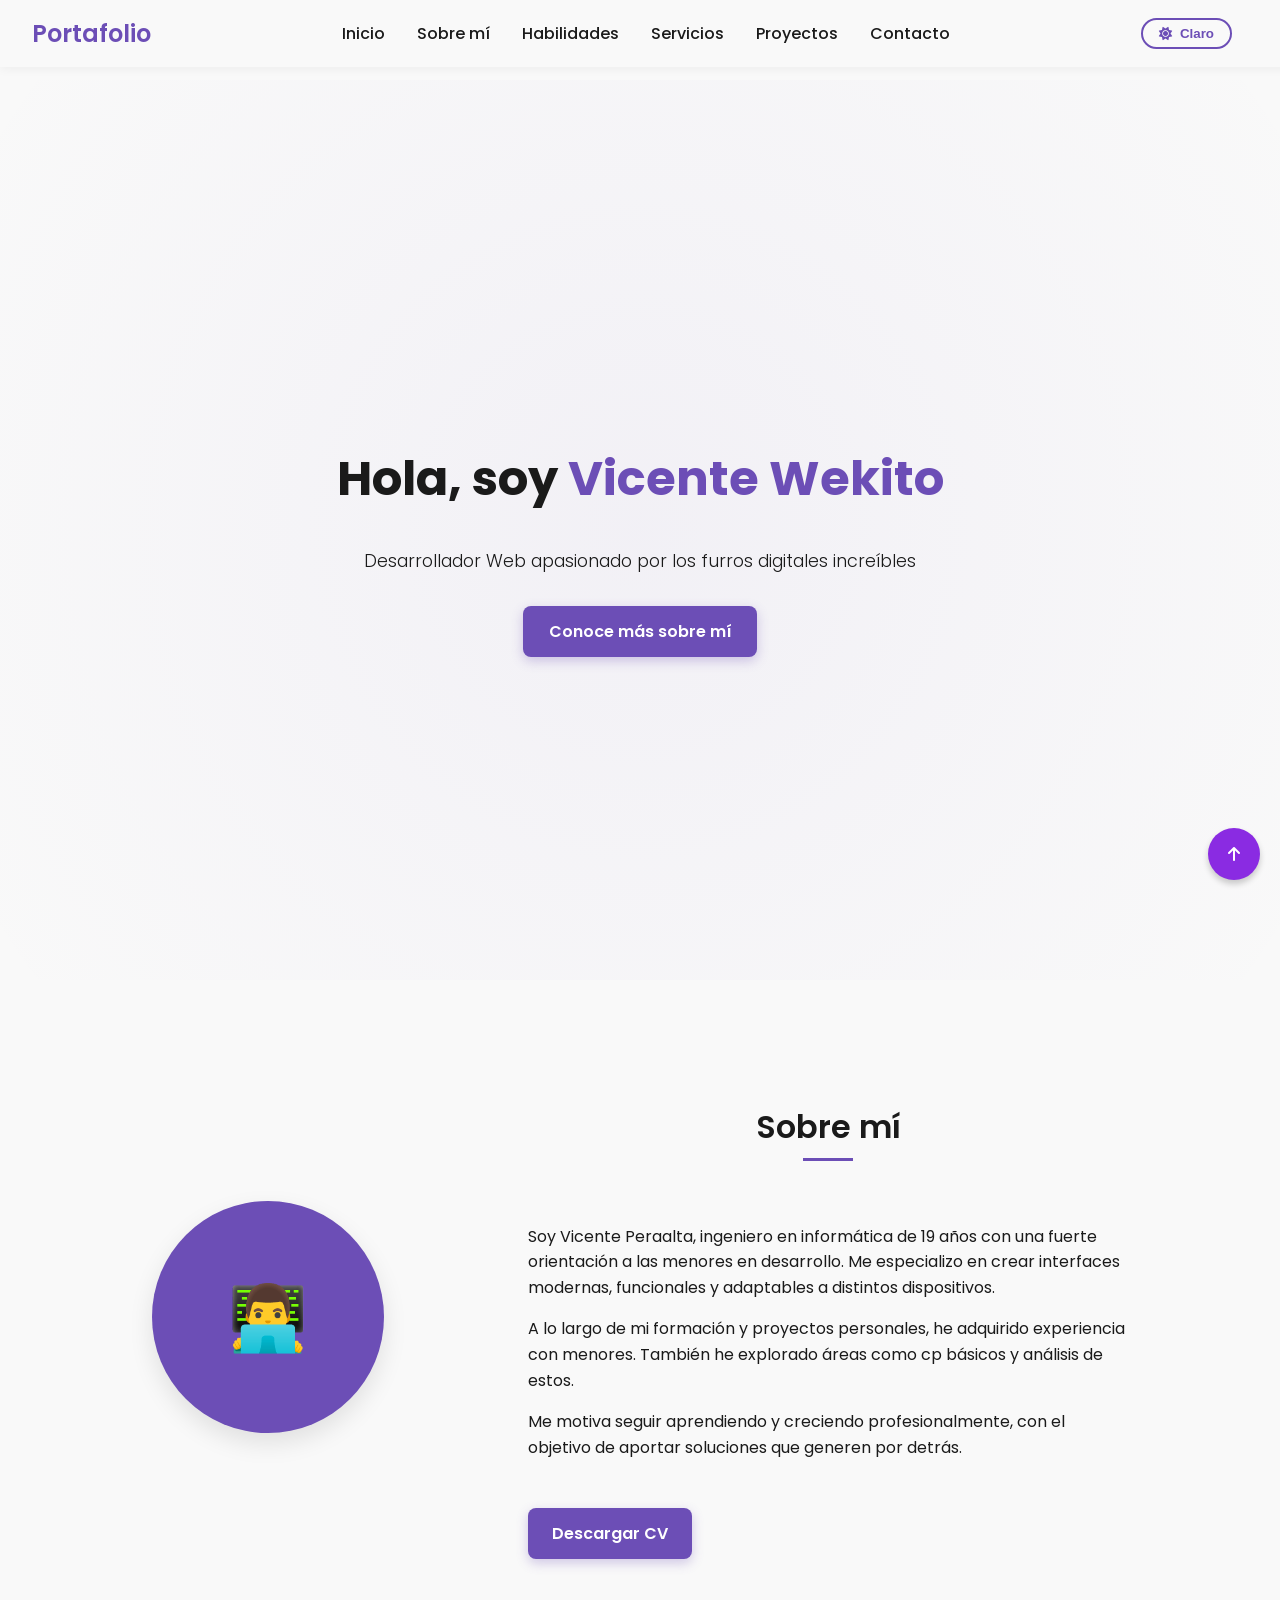
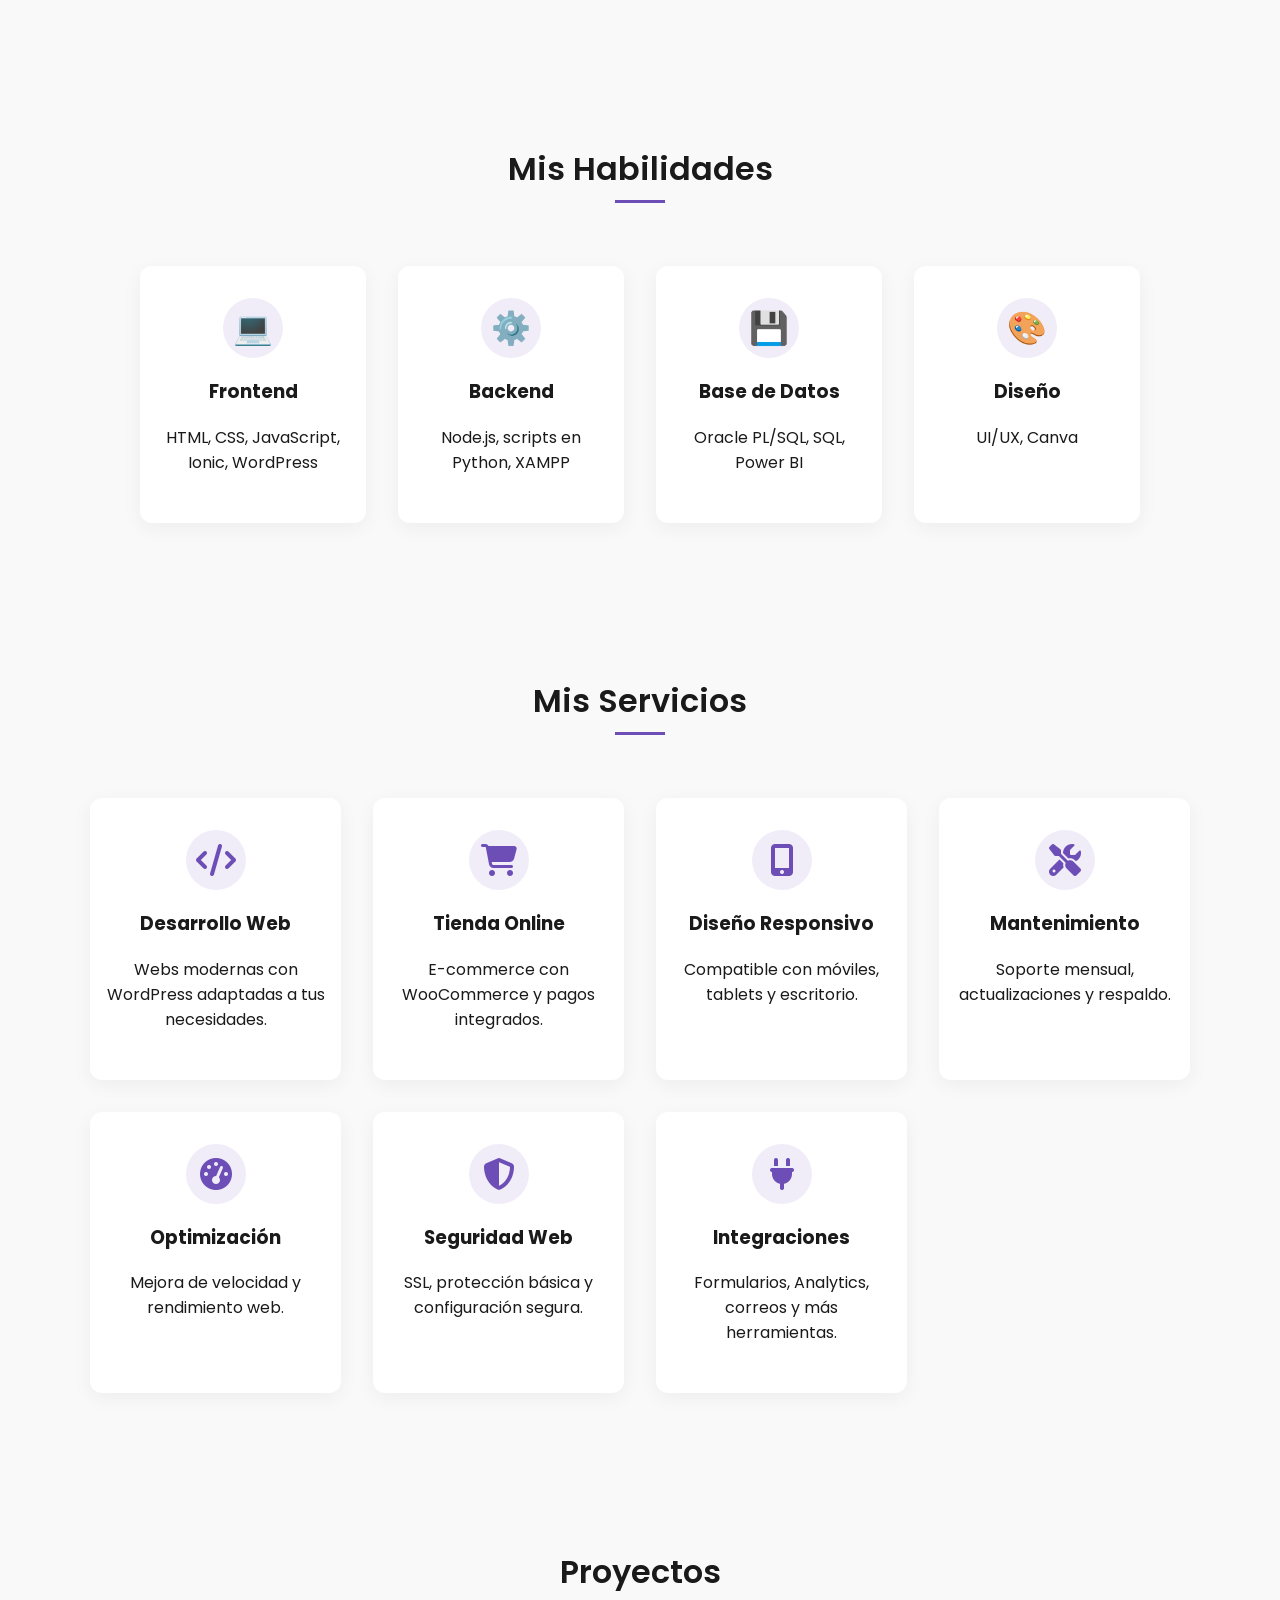
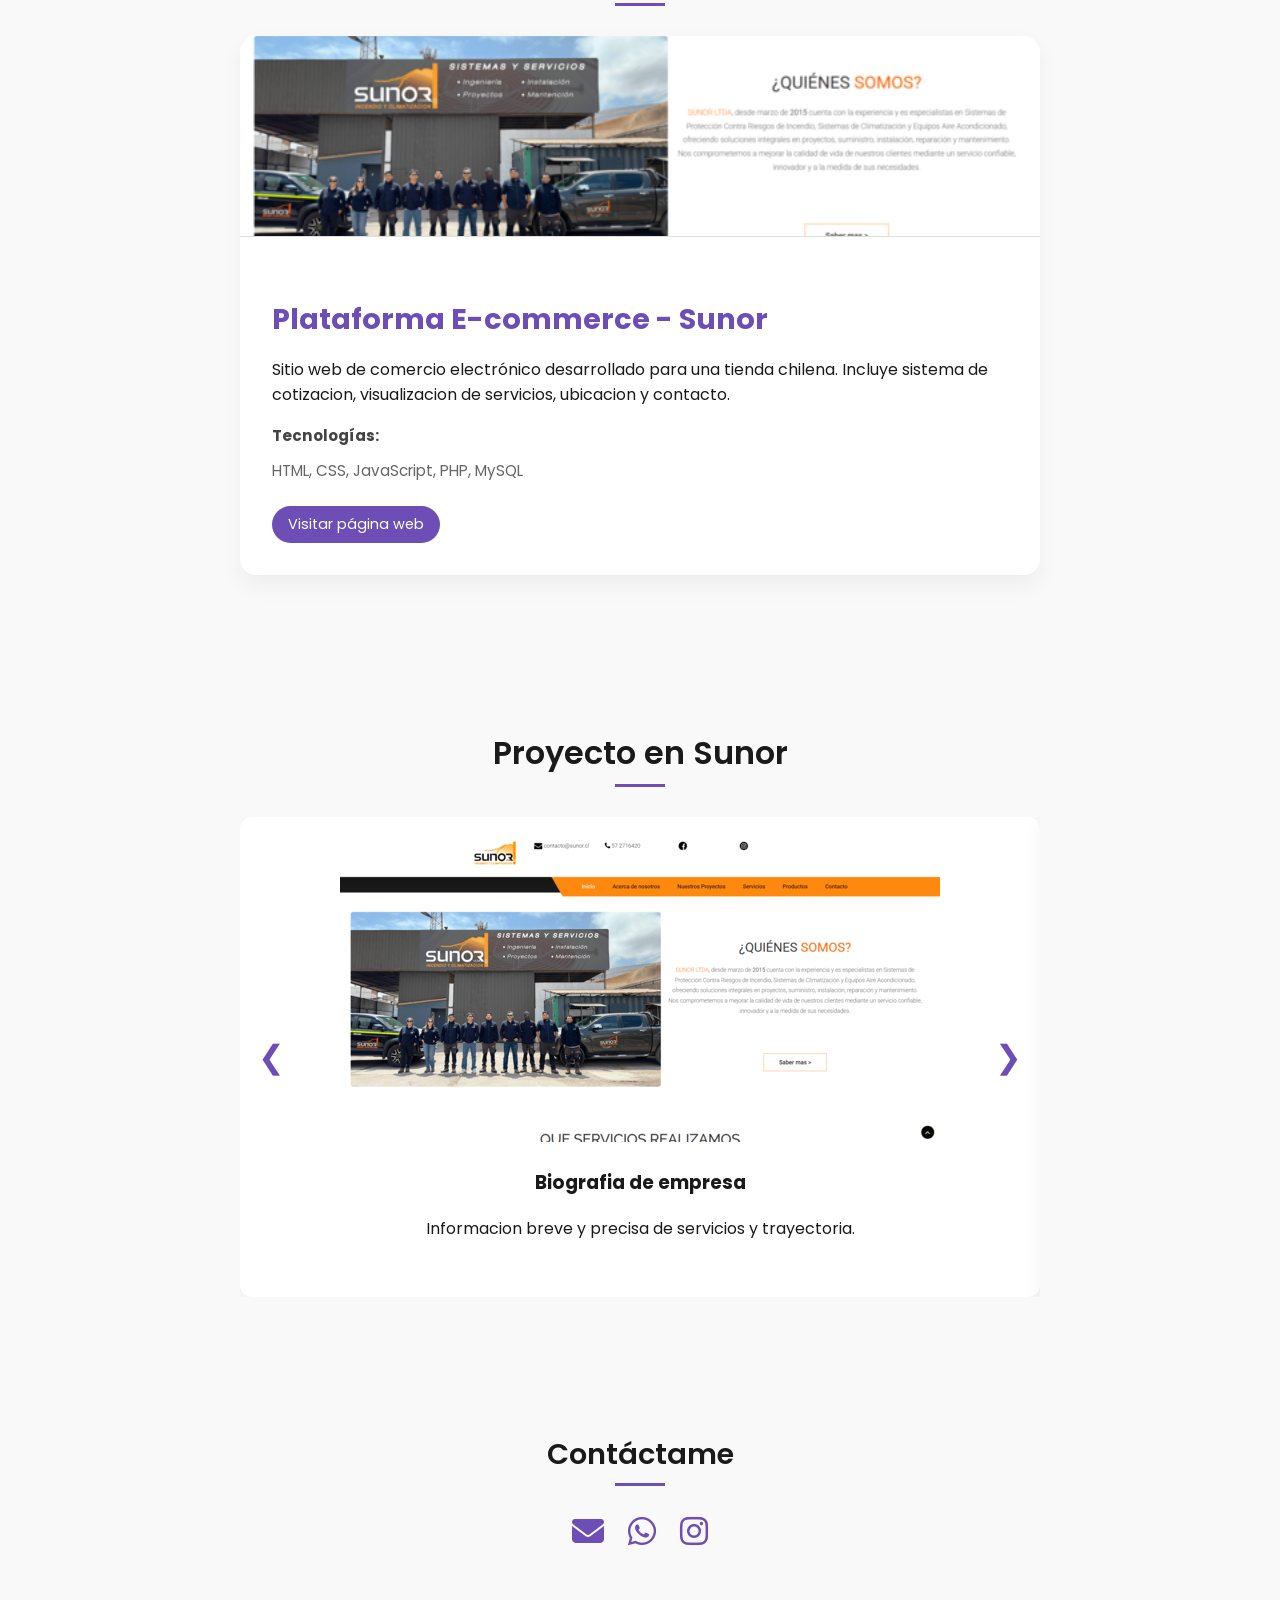
==== commit 8cc6590f: "Primer commit del proyecto" ====
--- a/docs/index.html
+++ b/docs/index.html
@@ -4,7 +4,7 @@
 <head>
   <meta charset="UTF-8" />
   <meta name="viewport" content="width=device-width, initial-scale=1" />
-  <title>Portafolio Cristian</title>
+  <title>Portafolio Vicente</title>
   <link rel="stylesheet" href="style.css" />
   <link rel="stylesheet" href="https://cdnjs.cloudflare.com/ajax/libs/font-awesome/6.5.0/css/all.min.css">
   <link rel="icon" type="image/png" href="images/favicon-32x32.png">
@@ -45,8 +45,8 @@
 
 
   <section class="hero" id="inicio">
-    <h1>Hola, soy <span>Cristian Ramirez</span></h1>
-    <p>Desarrollador Web apasionado por crear experiencias digitales increíbles</p>
+    <h1>Hola, soy <span>Vicente Wekito</span></h1>
+    <p>Desarrollador Web apasionado por los furros digitales increíbles</p>
     <a href="#sobre-mi" class="btn-primary">Conoce más sobre mí</a>
   </section>
 
@@ -63,18 +63,16 @@
           </div>
           <br />
           <p style="margin-top: 2rem;">
-            Soy Cristian Ramírez, ingeniero en informática de 22 años con una fuerte orientación al desarrollo web y la
-            mejora continua. Me especializo en crear interfaces modernas, funcionales y adaptables a distintos
+            Soy Vicente Peraalta, ingeniero en informática de 19 años con una fuerte orientación a las menores en desarrollo. Me especializo en crear interfaces modernas, funcionales y adaptables a distintos
             dispositivos.
           </p>
           <p>
-            A lo largo de mi formación y proyectos personales, he adquirido experiencia con tecnologías como HTML, CSS,
-            JavaScript, Node.js y bases de datos Oracle usando PL/SQL. También he explorado áreas como ciberseguridad
-            básica y análisis de datos con Power BI.
+            A lo largo de mi formación y proyectos personales, he adquirido experiencia con menores. También he explorado áreas como cp
+            básicos y análisis de estos.
           </p>
           <p>
             Me motiva seguir aprendiendo y creciendo profesionalmente, con el objetivo de aportar soluciones que generen
-            valor real tanto en la experiencia del usuario como en los procesos técnicos detrás.
+            por detrás.
           </p>
           <a href="archivos/CristianRamirez.pdf" download class="btn-descargar">Descargar CV</a>
         </div>
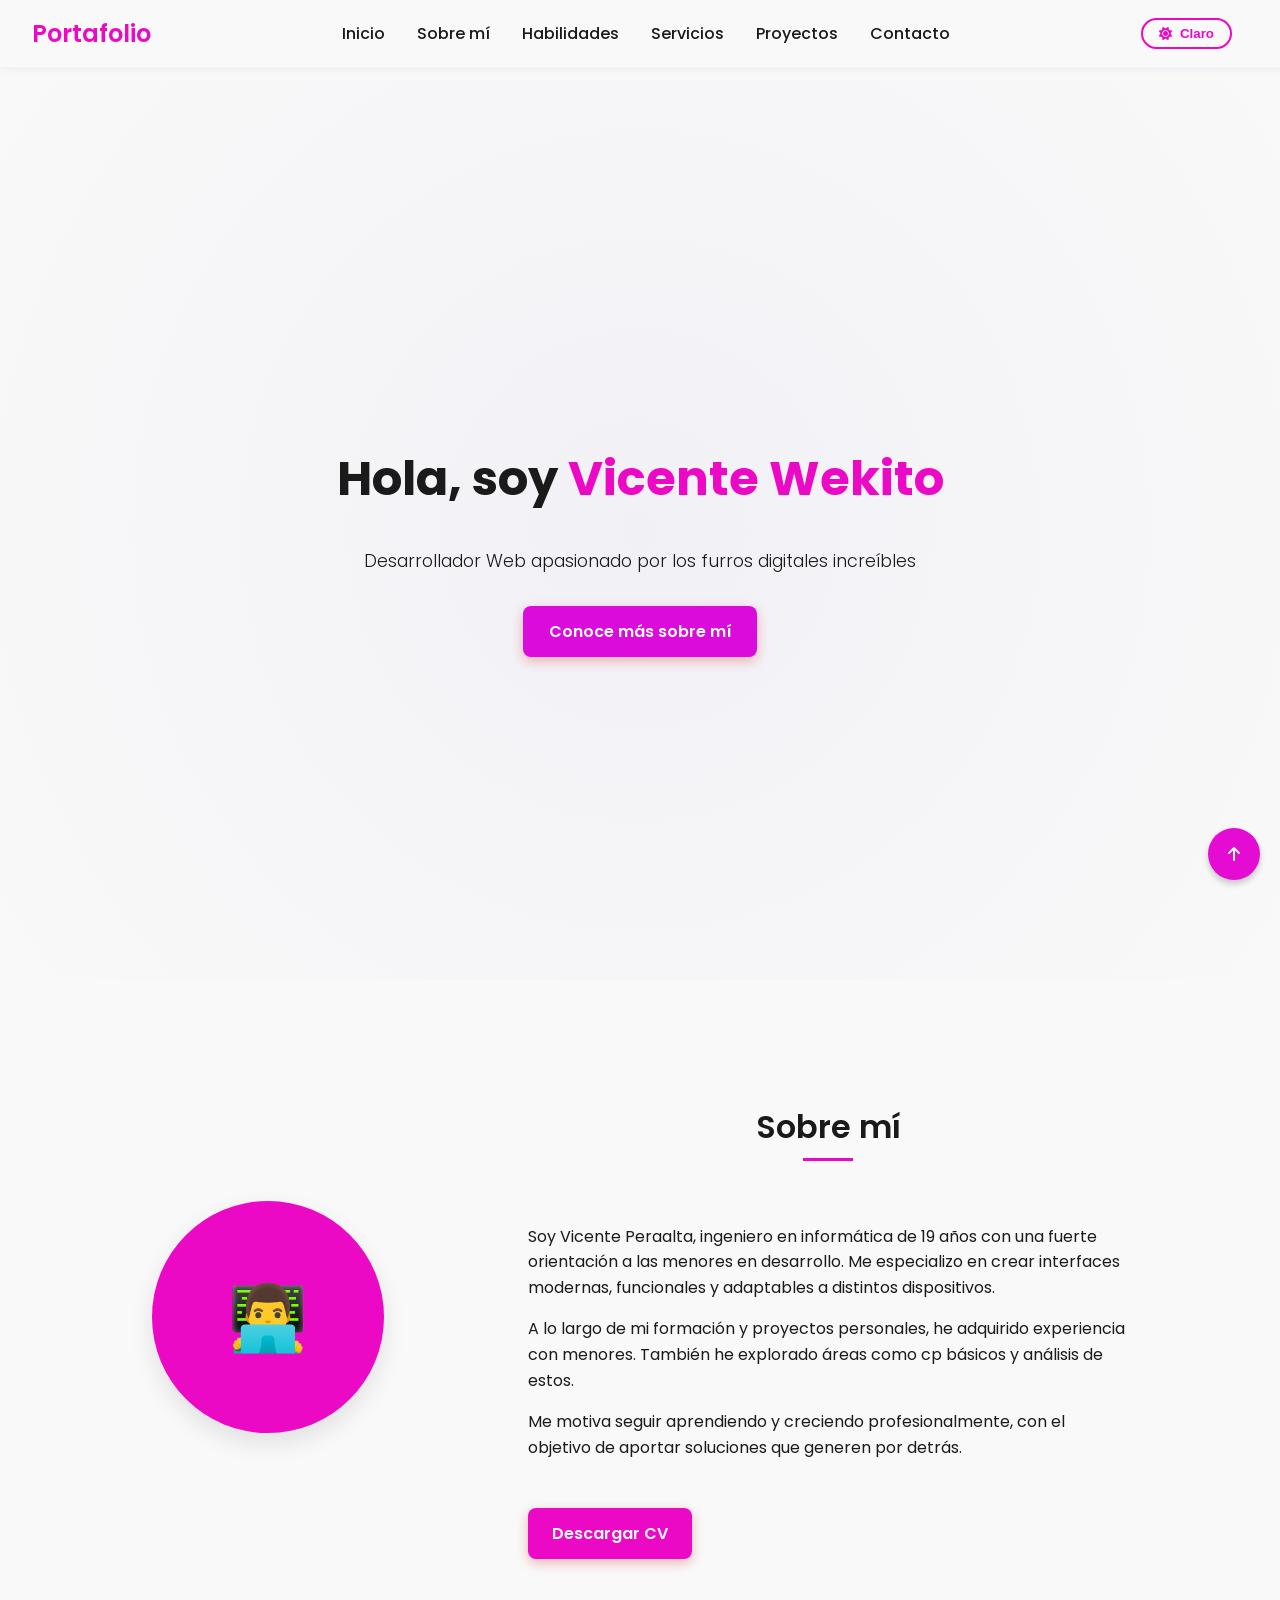
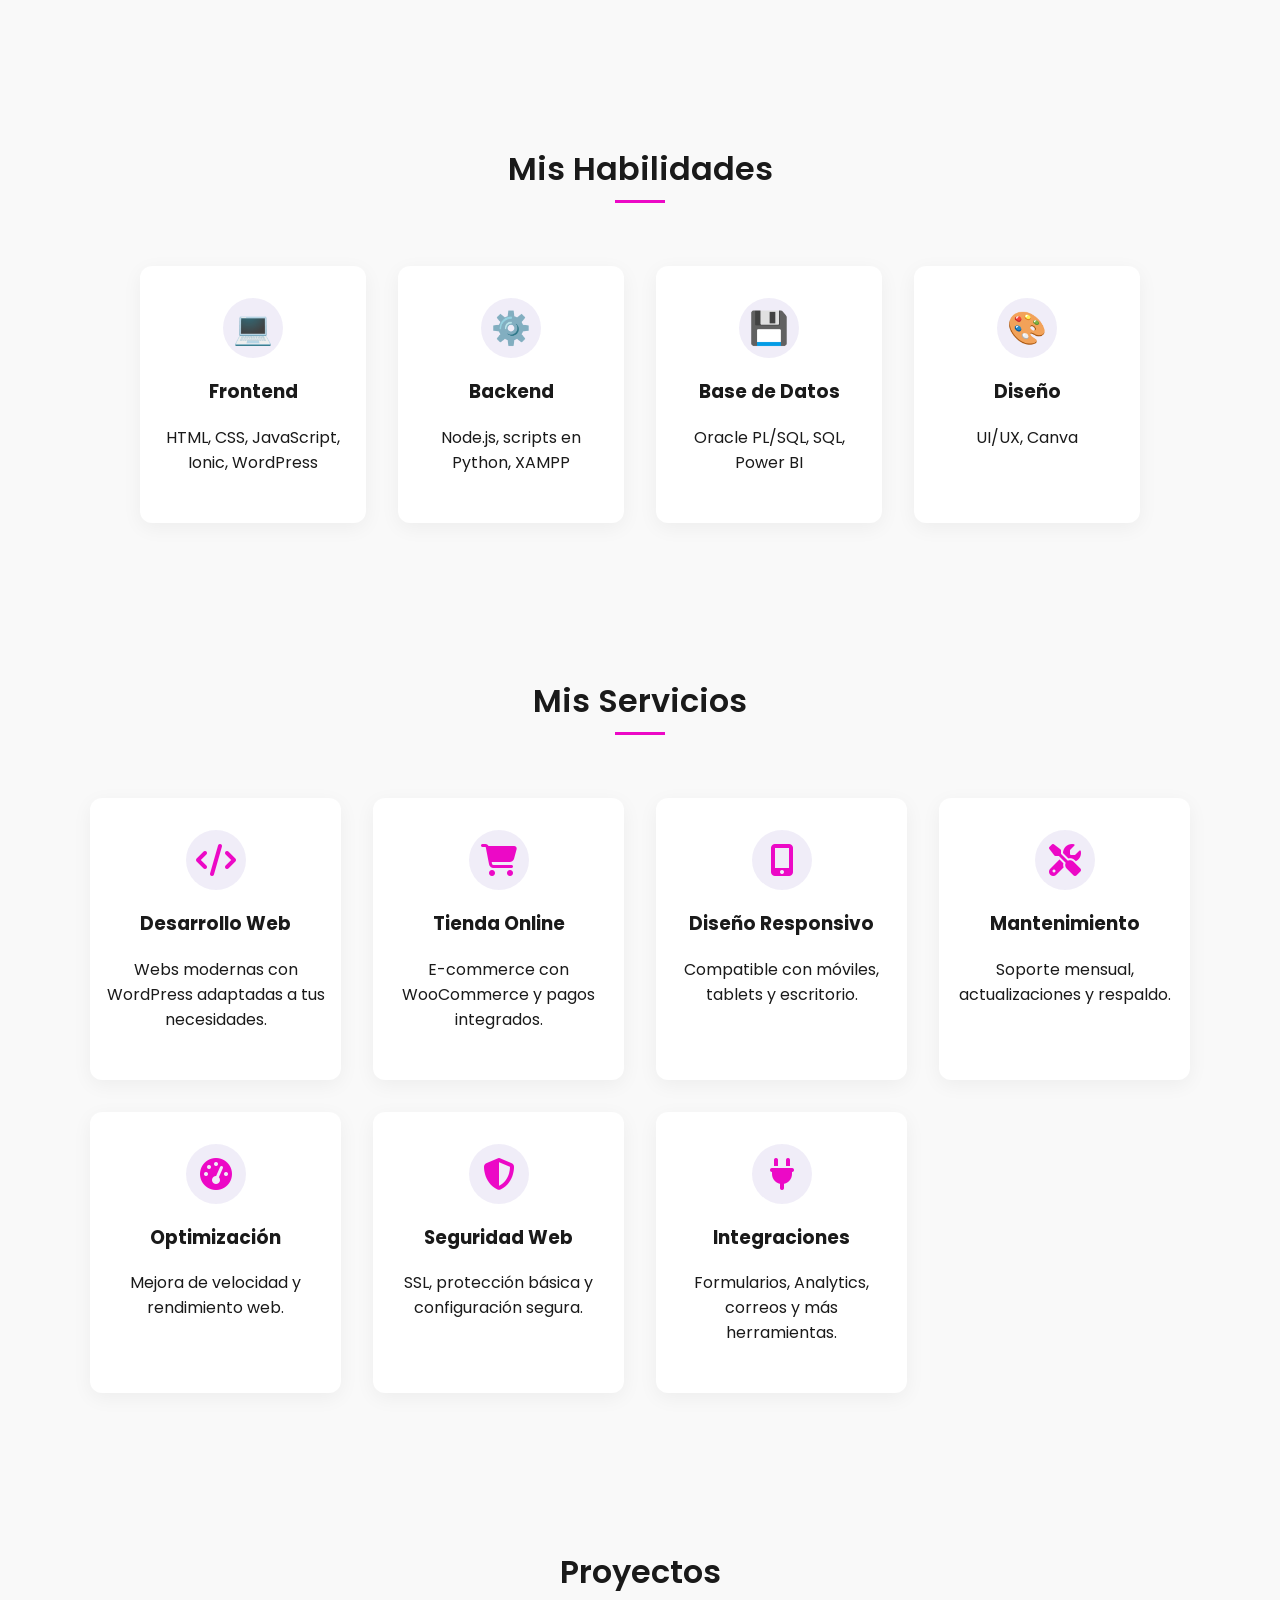
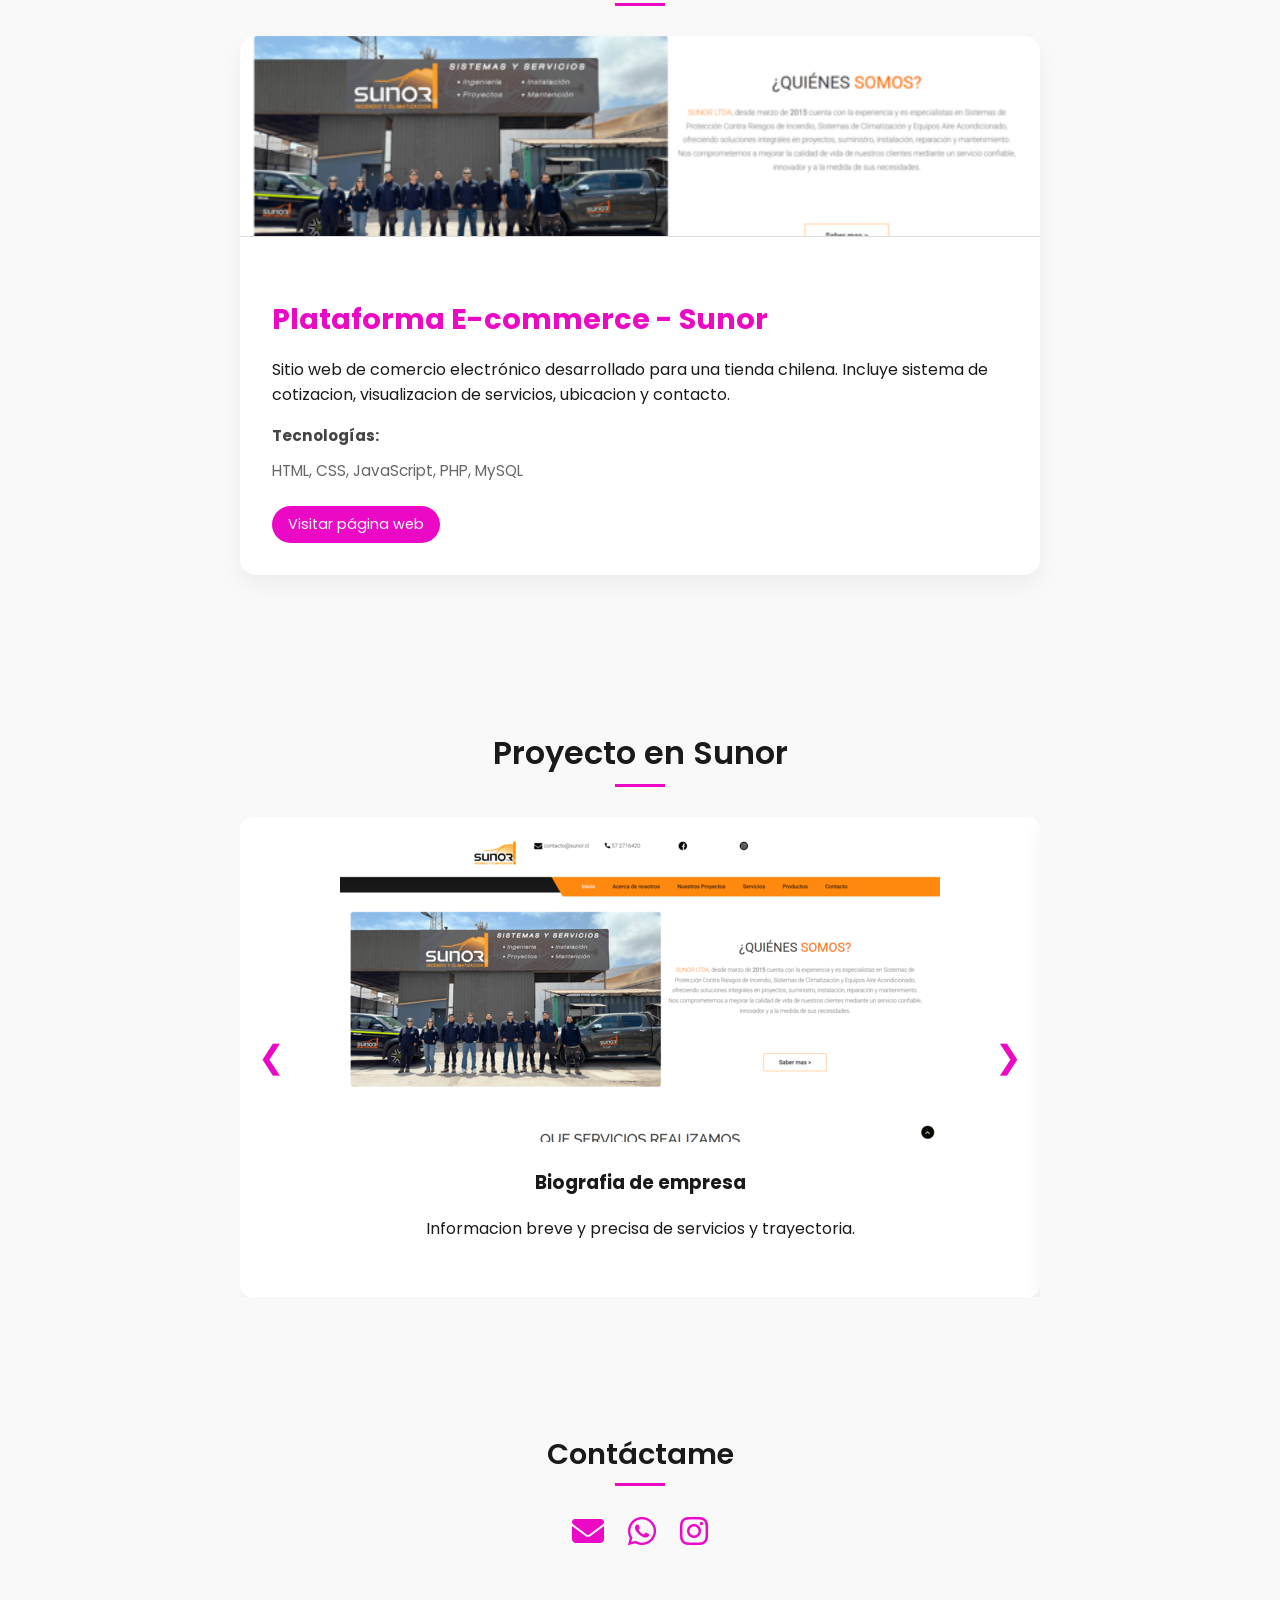
==== commit 0e3bc7fc: "Primer commit del proyecto" ====
--- a/docs/index.html
+++ b/docs/index.html
@@ -192,7 +192,7 @@
         </div>
         <!-- Puedes duplicar esto para más proyectos -->
         <div class="proyecto-card">
-          <img src="images/SunorProductos.png" alt="Proyecto 1">
+          <img src="images/furry.jpeg" alt="Proyecto 1">
           <h3>Productos</h3>
           <p>Pagina de presentacion de productos con su descripcion y funcion de cotizacion directamente a su correo.
           </p>
--- a/docs/style.css
+++ b/docs/style.css
@@ -3,9 +3,9 @@
 :root {
   --bg: #f9f9f9;
   --text: #1a1a1a;
-  --primary: #6c4eb6;
-  --btn-bg: #6c4eb6;
-  --btn-shadow: rgba(108, 78, 182, 0.3);
+  --primary: hsl(310, 93%, 48%);
+  --btn-bg: #db0bdb;
+  --btn-shadow: rgba(209, 20, 20, 0.3);
   --card-bg: #ffffff;
   --card-shadow: rgba(0, 0, 0, 0.05);
 }
@@ -33,8 +33,8 @@
 body.dark {
   --bg: #121212;
   --text: #f0f0f0;
-  --primary: #b794f4;
-  --btn-bg: #8f5af0;
+  --primary: #e4139e;
+  --btn-bg: #ee0aaa;
   --btn-shadow: rgba(183, 148, 244, 0.2);
   --card-bg: #1e1e1e;
   --card-shadow: rgba(255, 255, 255, 0.03);
@@ -775,7 +775,7 @@
 
 .emoji-circle {
   font-size: 3rem;
-  background-color: #8a2be2; /* Morado */
+  background-color: #be0aa0; /* Morado */
   color: #fff;
   border-radius: 50%;
   padding: 1rem;
@@ -917,7 +917,7 @@
   right: 20px;
   width: 52px;
   height: 52px;
-  background-color: #8a2be2;
+  background-color: #e40bd2;
   color: white;
   border: none;
   border-radius: 50%;
@@ -944,7 +944,7 @@
 
 #btnSubir:active {
   transform: scale(0.95);
-  background-color: #7623cc;
+  background-color: #e409a2;
 }
 
 /* Firefox específico: elimina borde interno */
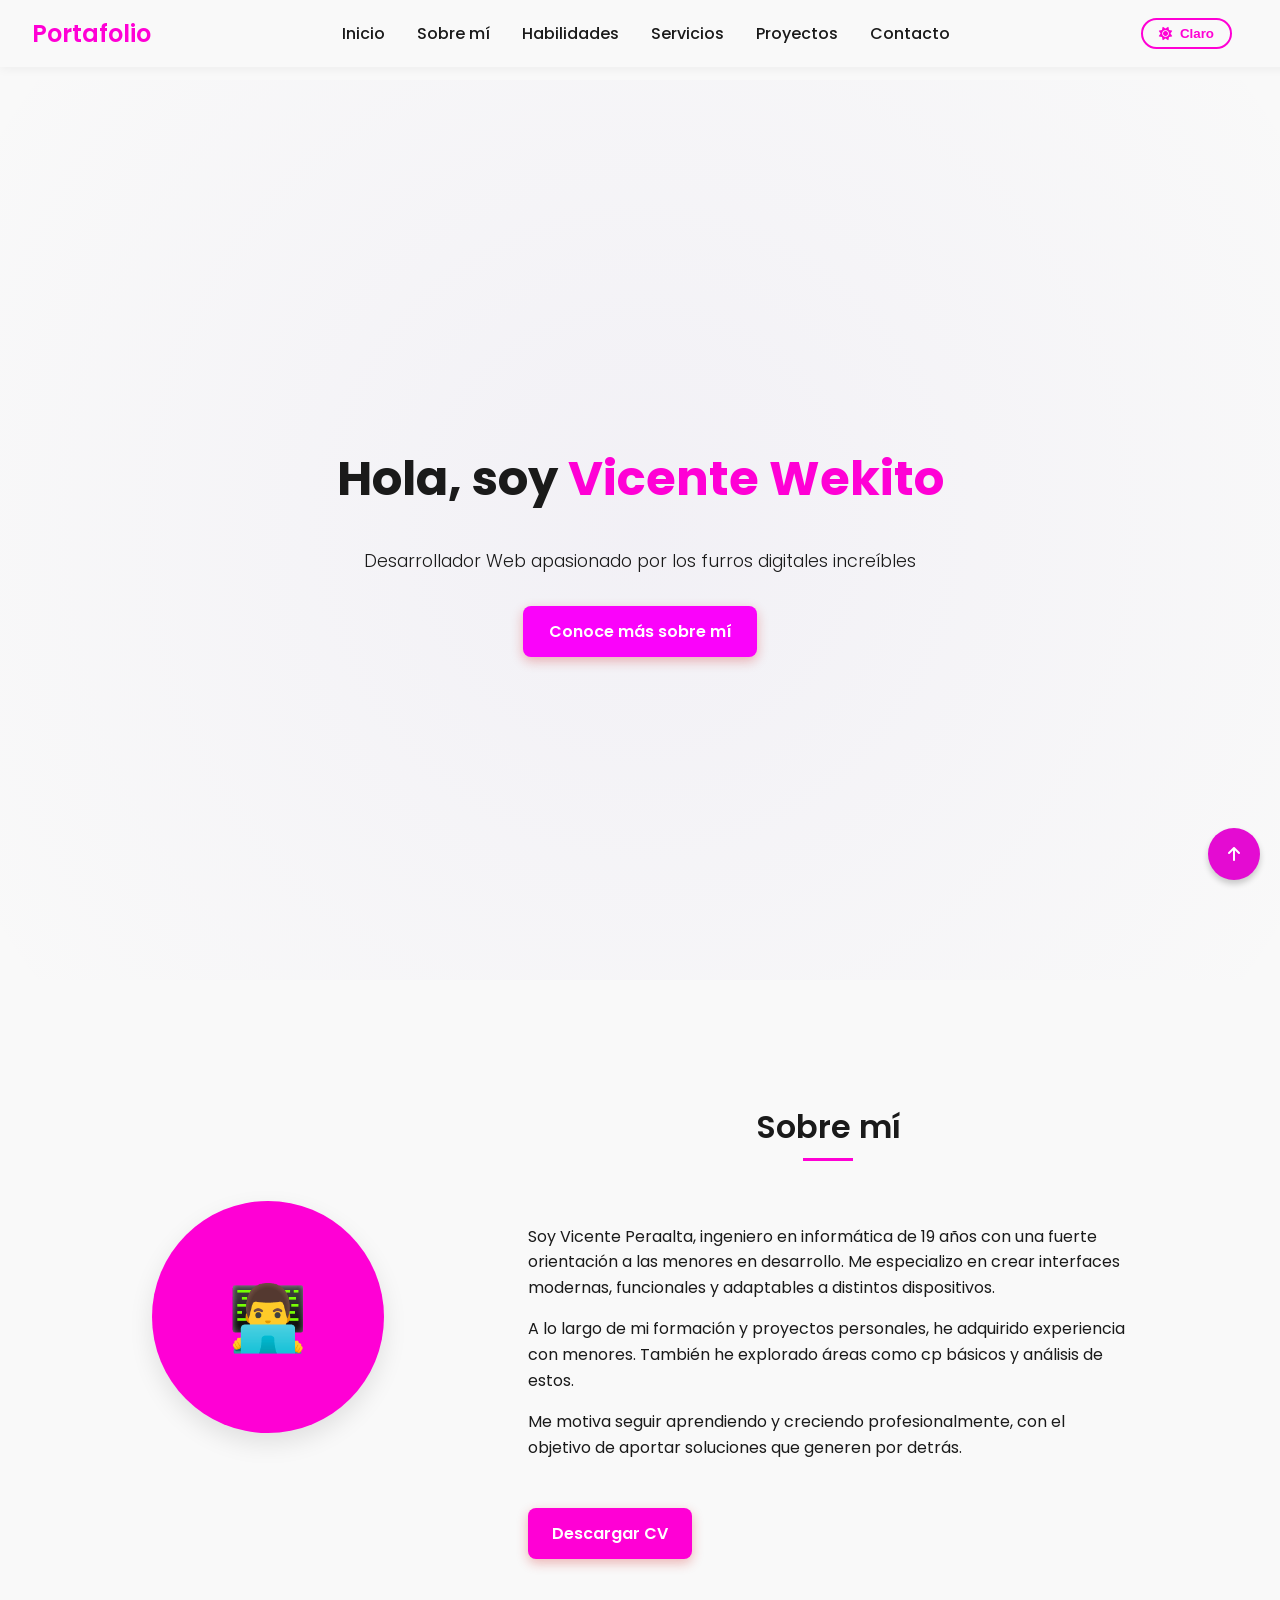
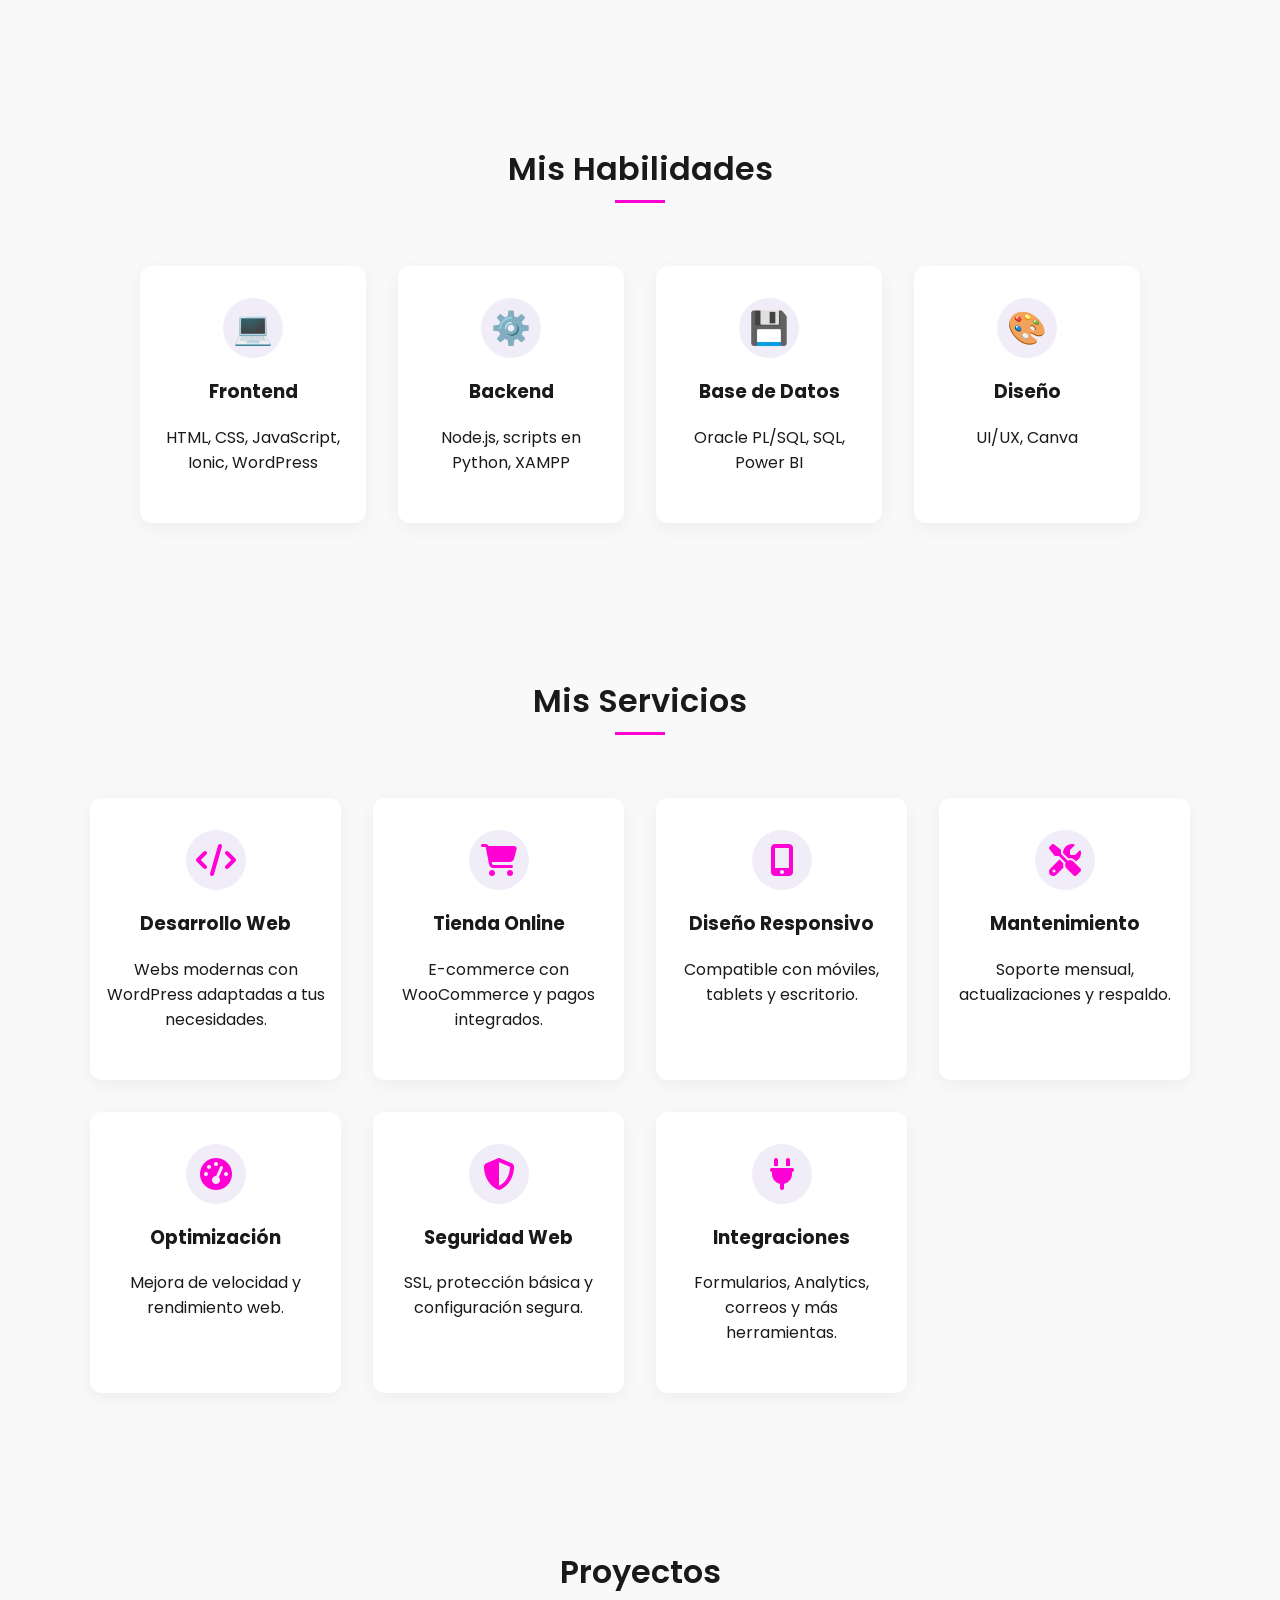
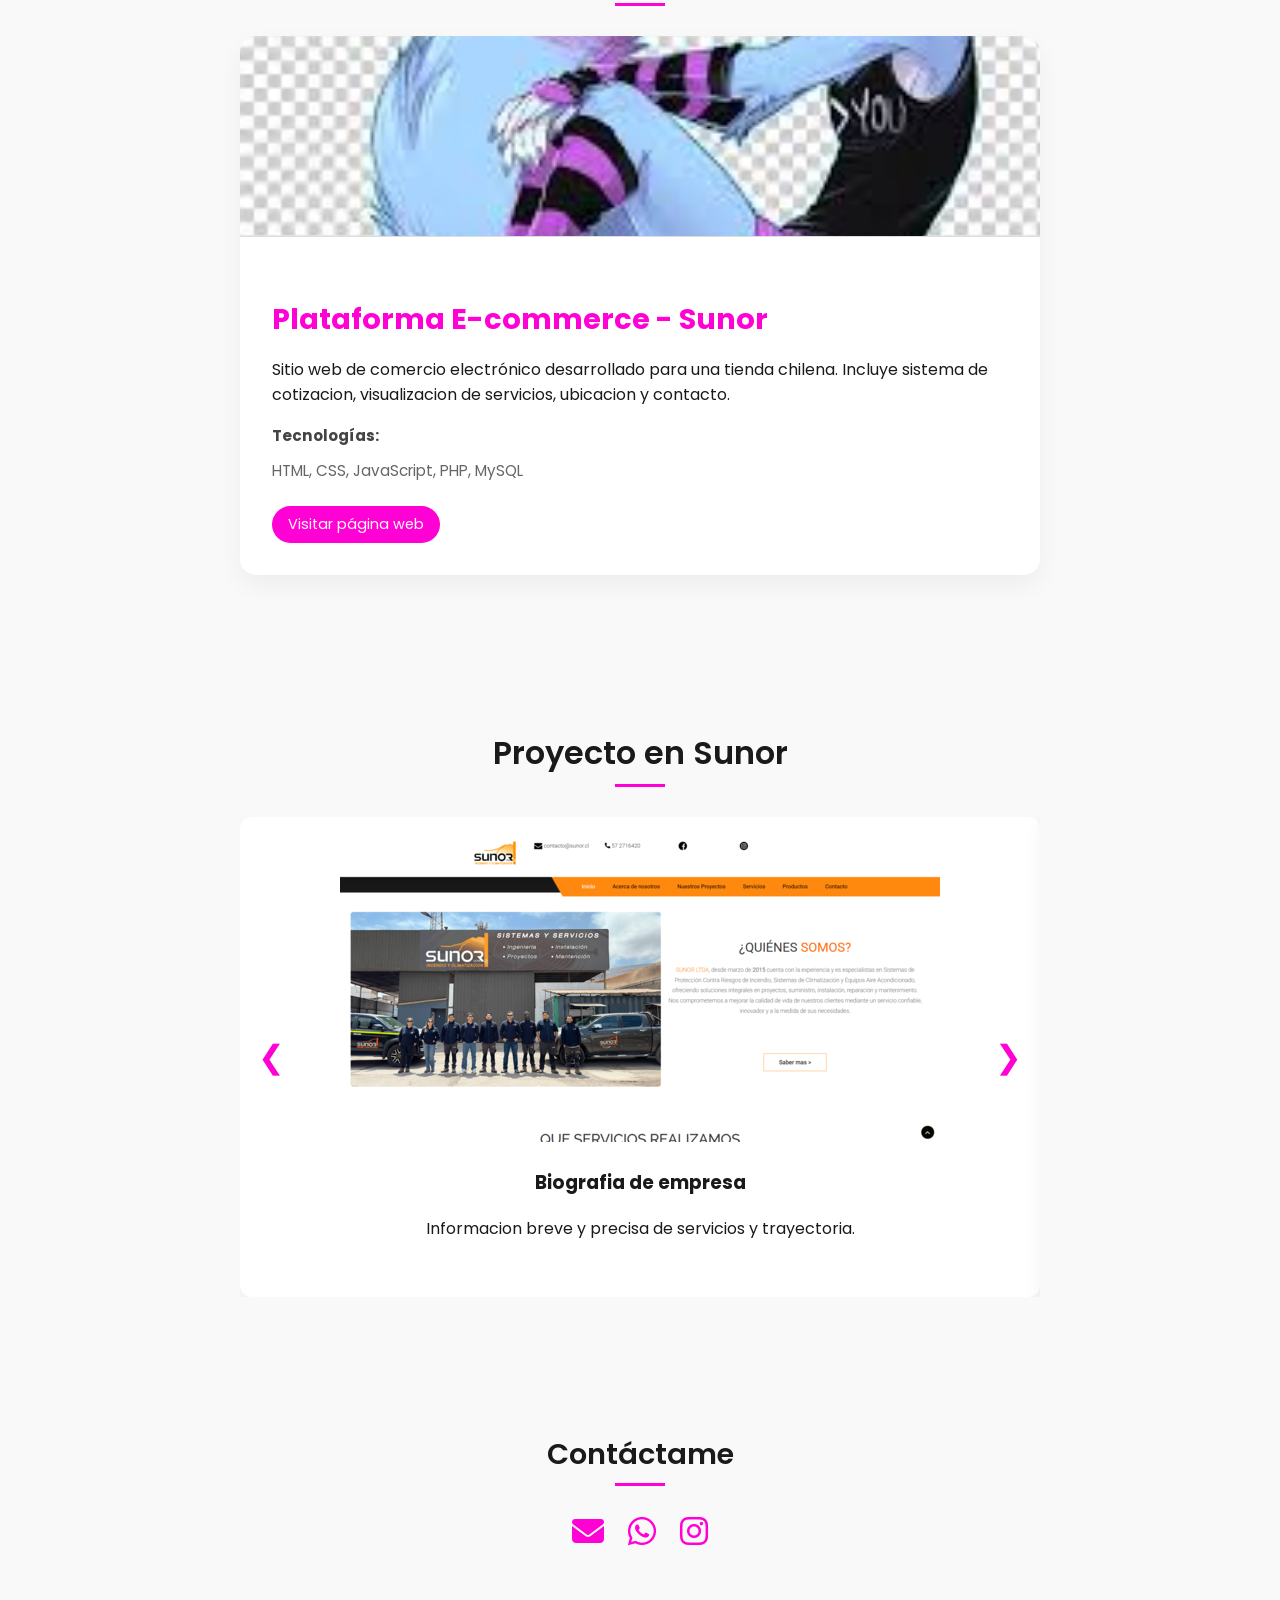
==== commit ab05a2cf: "Tu mensaje de commit" ====
--- a/docs/index.html
+++ b/docs/index.html
@@ -163,7 +163,7 @@
       <h2>Proyectos</h2>
       <div class="cards">
         <div class="card proyecto">
-          <img src="images/SunorPortafolio.png" alt="Proyecto E-commerce Sunor" class="imagen-proyecto">
+          <img src="images/furry.jpeg" alt="Proyecto E-commerce Sunor" class="imagen-proyecto">
           <div class="contenido-card">
             <h3>Plataforma E-commerce - Sunor</h3>
             <p class="descripcion">
--- a/docs/style.css
+++ b/docs/style.css
@@ -3,8 +3,8 @@
 :root {
   --bg: #f9f9f9;
   --text: #1a1a1a;
-  --primary: hsl(310, 93%, 48%);
-  --btn-bg: #db0bdb;
+  --primary: hsl(310, 100%, 50%);
+  --btn-bg: #fa03fa;
   --btn-shadow: rgba(209, 20, 20, 0.3);
   --card-bg: #ffffff;
   --card-shadow: rgba(0, 0, 0, 0.05);
@@ -149,7 +149,7 @@
 
 .btn-primary:hover {
   transform: translateY(-3px);
-  background-color: #5a2a83;
+  background-color: #ff02c8;
 }
 
 
@@ -393,7 +393,7 @@
 }
 
 .botones .btn:hover {
-  background-color: #4a1f6e;
+  background-color: #ff06ff;
   transform: scale(1.05);
 }
 
@@ -436,7 +436,7 @@
 }
 
 .botones .btn:hover {
-  background-color: #4a1f6e;
+  background-color: #ff01dd;
 }
 
 /* Redes Sociales */
@@ -464,7 +464,7 @@
 }
 
 .social-icons a:hover {
-  color: #4a1f6e;
+  color: #ff02c0;
   transform: scale(1.2);
 }
 
@@ -559,7 +559,7 @@
 }
 
 .btn-descargar:hover {
-  background-color: #4a1f6e;
+  background-color: #e100ff;
   transform: translateY(-3px);
 }
 
@@ -694,7 +694,7 @@
   }
 
   .nav-links .modo-toggle:hover {
-    background-color: rgba(108, 78, 182, 0.1);
+    background-color: rgba(255, 0, 255, 0.1);
     color: var(--primary);
   }
 
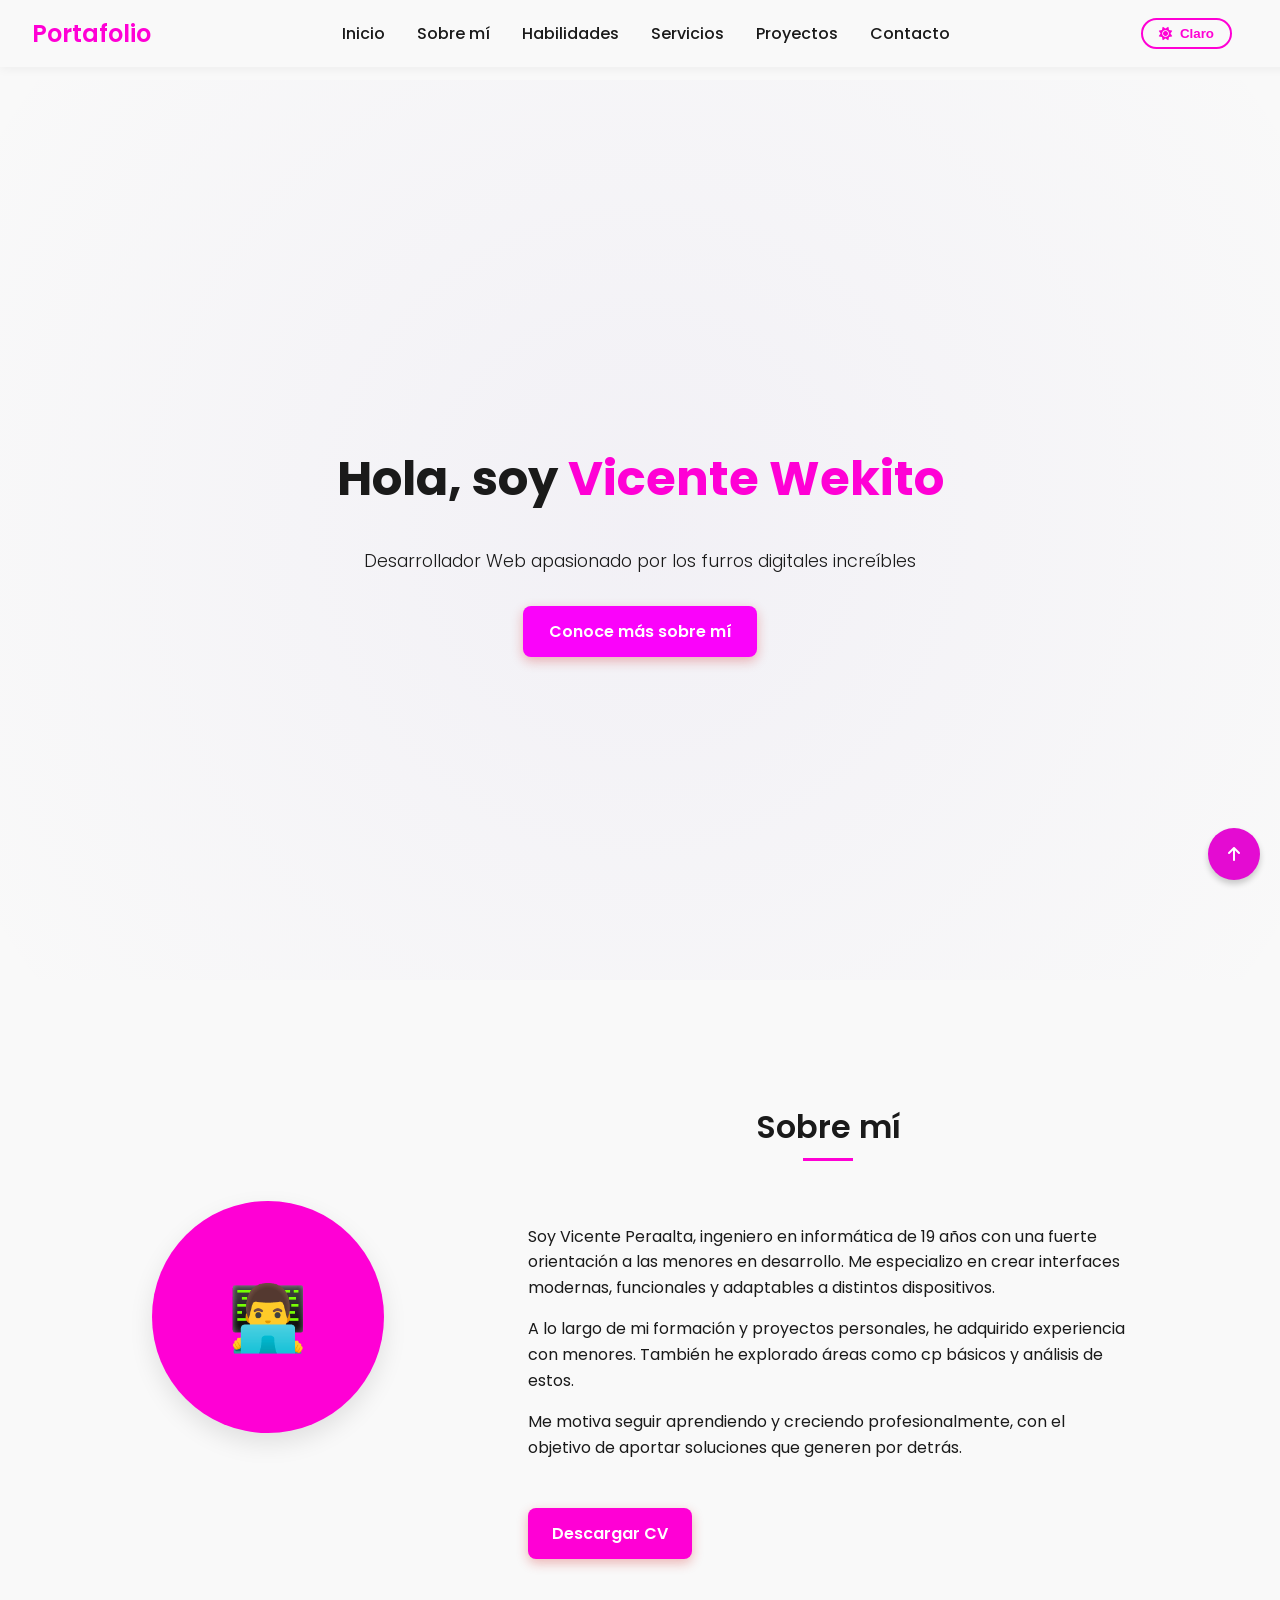
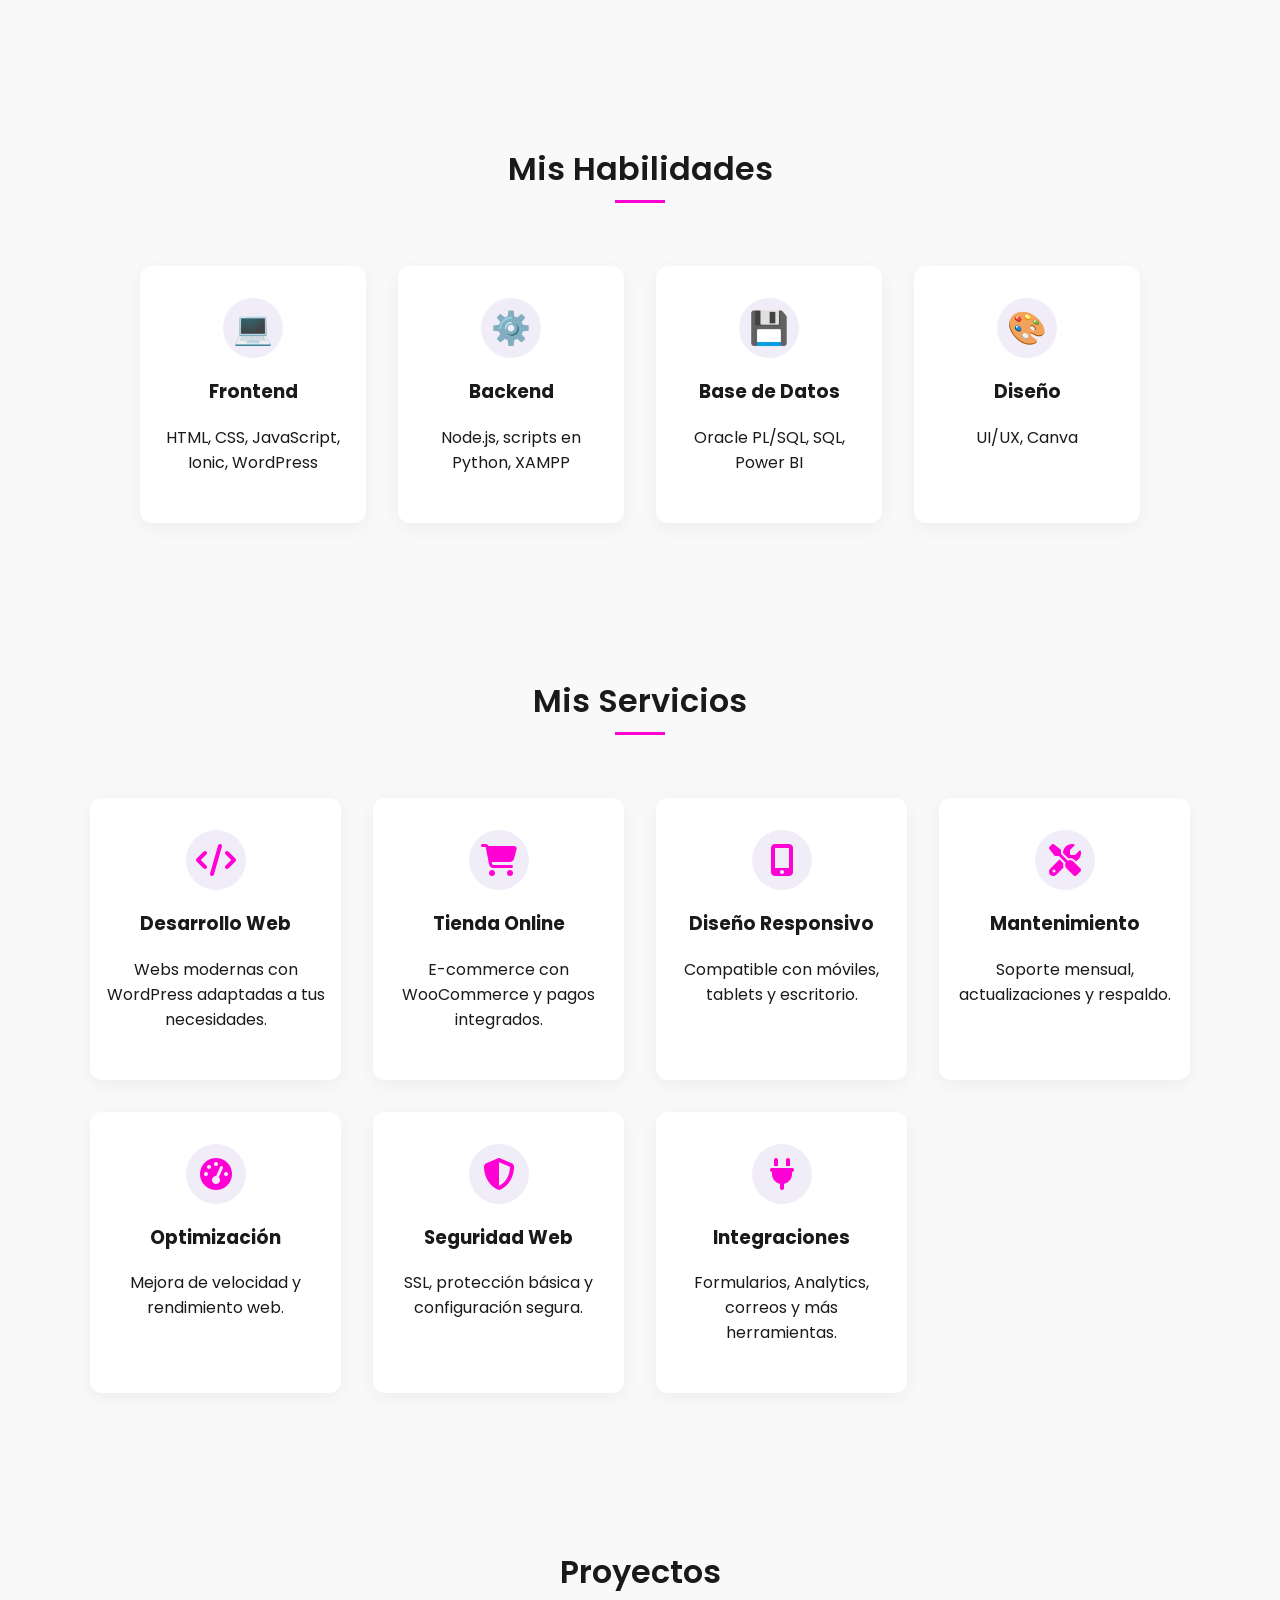
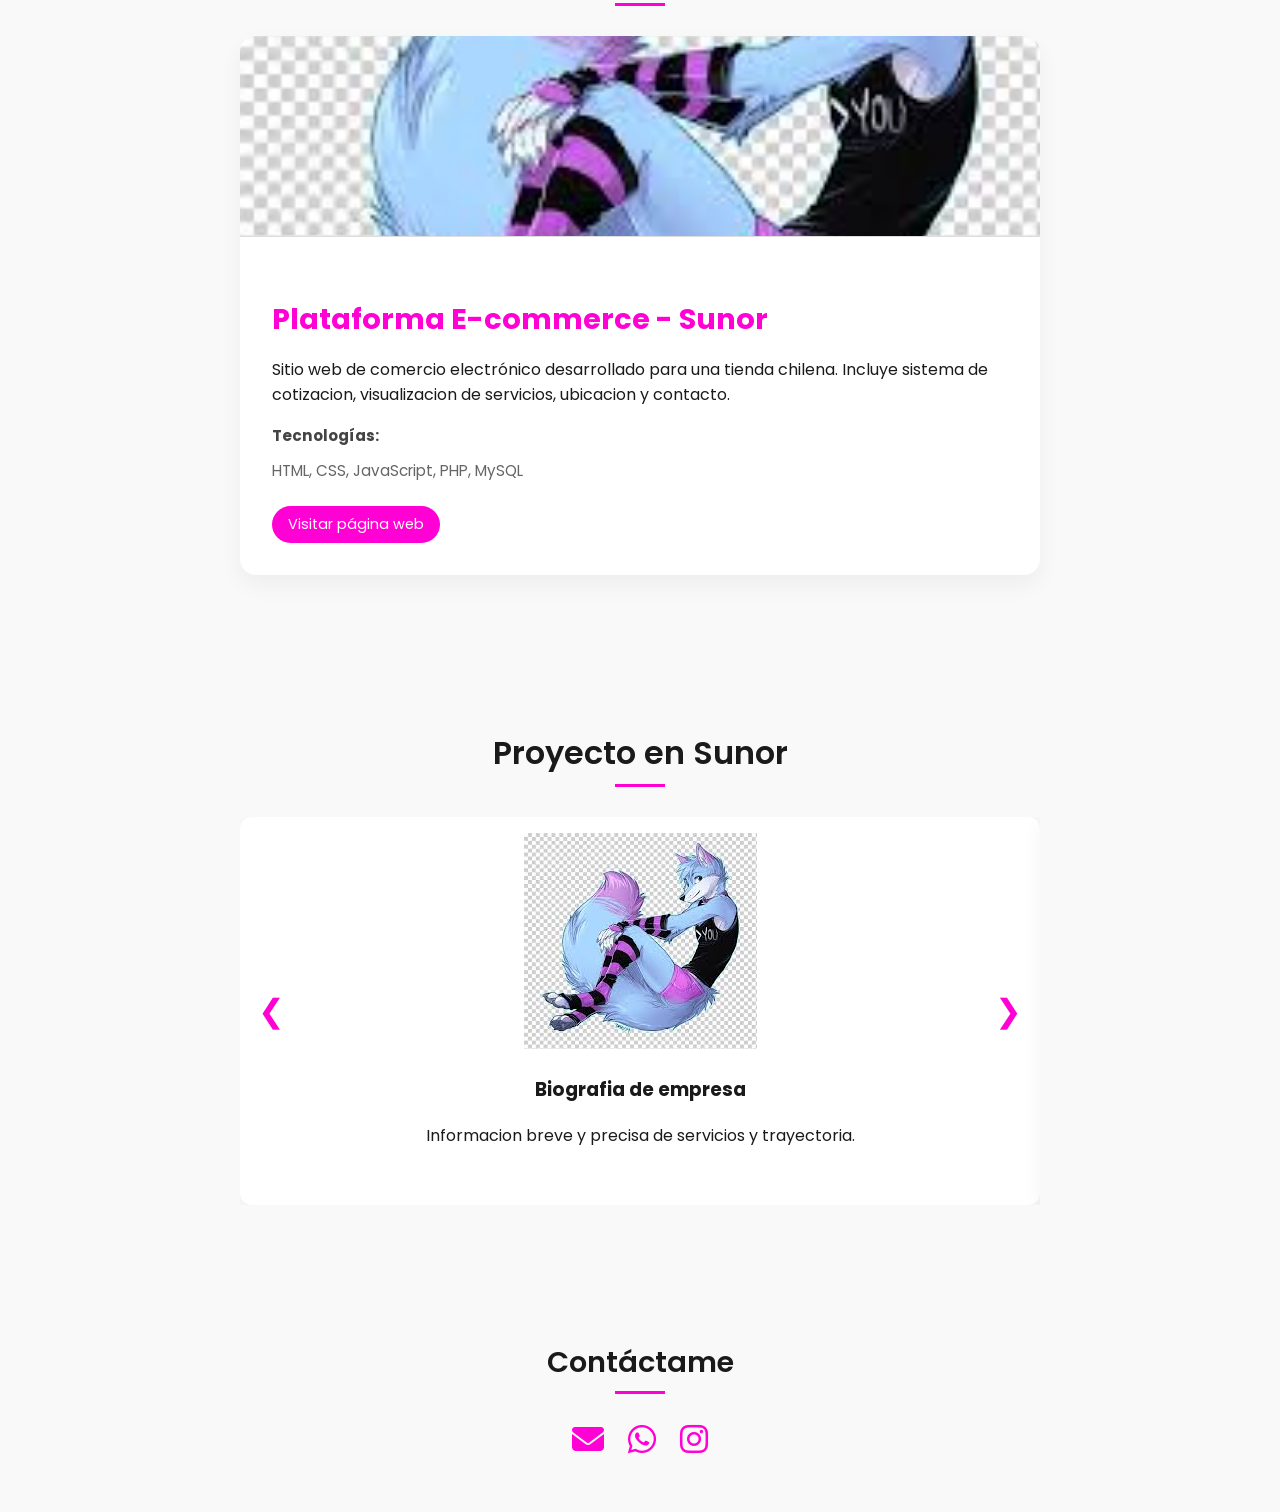
==== commit 214ae913: "Tu mensaje de commit" ====
--- a/docs/index.html
+++ b/docs/index.html
@@ -163,7 +163,7 @@
       <h2>Proyectos</h2>
       <div class="cards">
         <div class="card proyecto">
-          <img src="images/furry.jpeg" alt="Proyecto E-commerce Sunor" class="imagen-proyecto">
+          <img src="images/furry.png" alt="Proyecto E-commerce Sunor" class="imagen-proyecto">
           <div class="contenido-card">
             <h3>Plataforma E-commerce - Sunor</h3>
             <p class="descripcion">
@@ -186,13 +186,13 @@
     <div class="carrusel">
       <div class="carrusel-track">
         <div class="proyecto-card">
-          <img src="images/SunorPortafolio.png" alt="Proyecto 1">
+          <img src="images/furry.png" alt="Proyecto 1">
           <h3>Biografia de empresa</h3>
           <p>Informacion breve y precisa de servicios y trayectoria.</p>
         </div>
         <!-- Puedes duplicar esto para más proyectos -->
         <div class="proyecto-card">
-          <img src="images/furry.jpeg" alt="Proyecto 1">
+          <img src="images/furry.png" alt="Proyecto 1">
           <h3>Productos</h3>
           <p>Pagina de presentacion de productos con su descripcion y funcion de cotizacion directamente a su correo.
           </p>
@@ -200,7 +200,7 @@
 
         <!-- Puedes duplicar esto para más proyectos -->
         <div class="proyecto-card">
-          <img src="images/ContactoSunor.png" alt="Proyecto 1">
+          <img src="images/furry.png" alt="Proyecto 1">
           <h3>Metodo de contacto</h3>
           <p>Presentacion minimalista de metodo de contacto, con formulario para envio a su correo, junto a
             implemntacion de google maps para ver el lugar fisico de la empresa.</p>
@@ -262,7 +262,7 @@
 
   <script>
     if ('serviceWorker' in navigator) {
-      navigator.serviceWorker.register('/PortafolioCristian/sw.js')
+      navigator.serviceWorker.register('/Vicente-Portafolio/sw.js')
 
         .then(reg => console.log('✅ SW registrado', reg))
         .catch(err => console.error('❌ SW error', err));
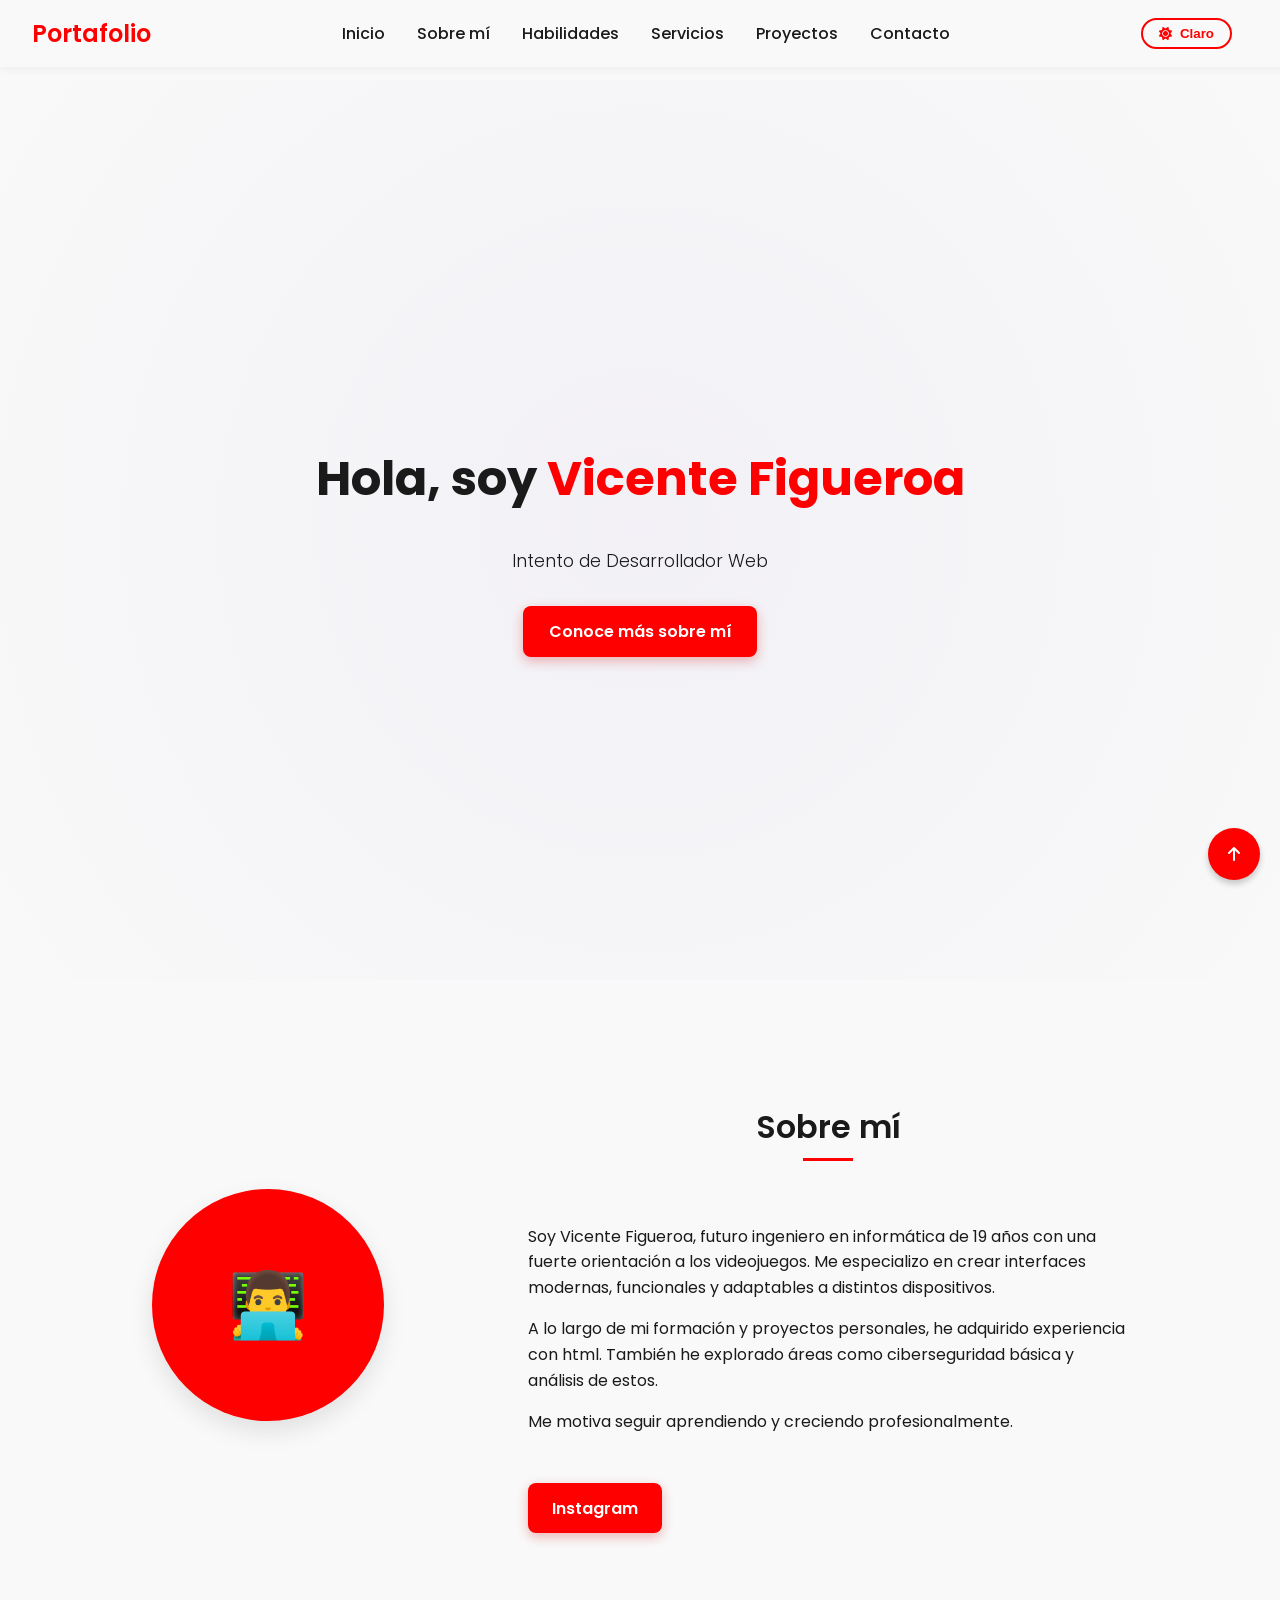
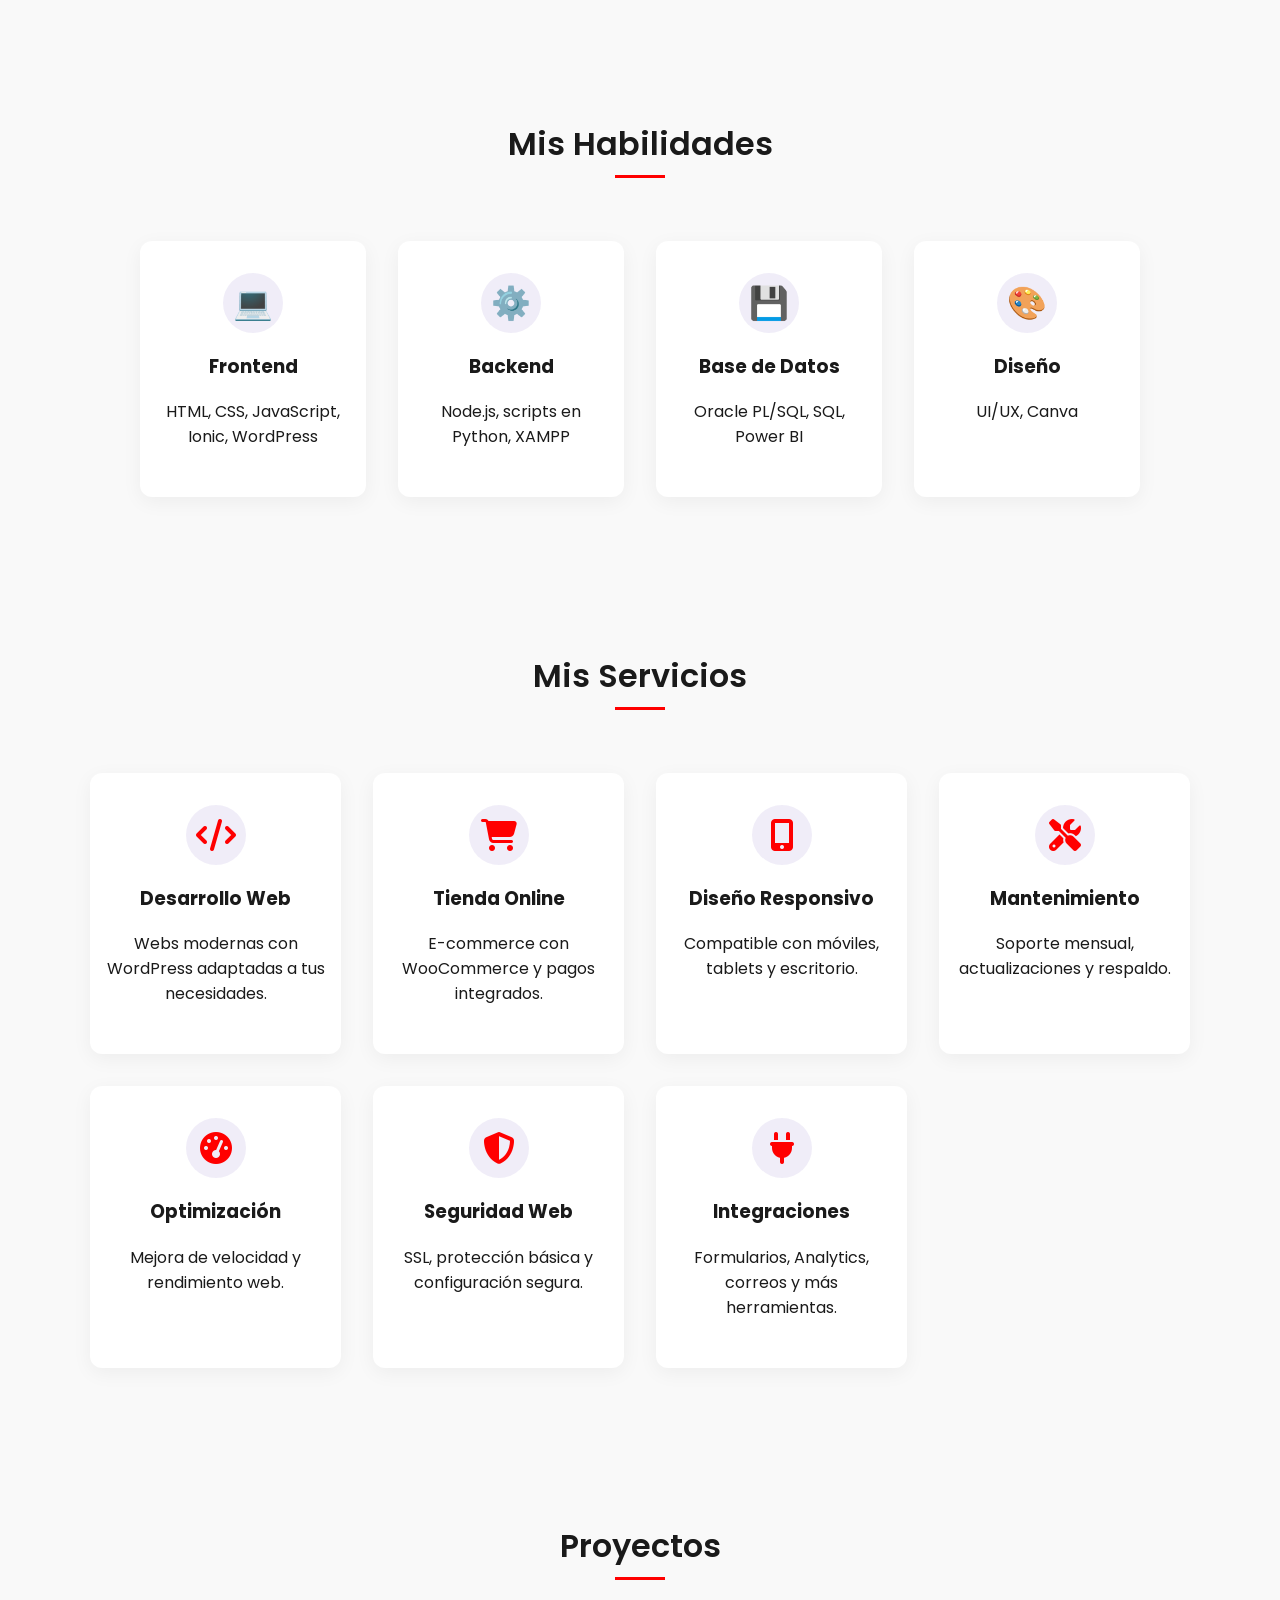
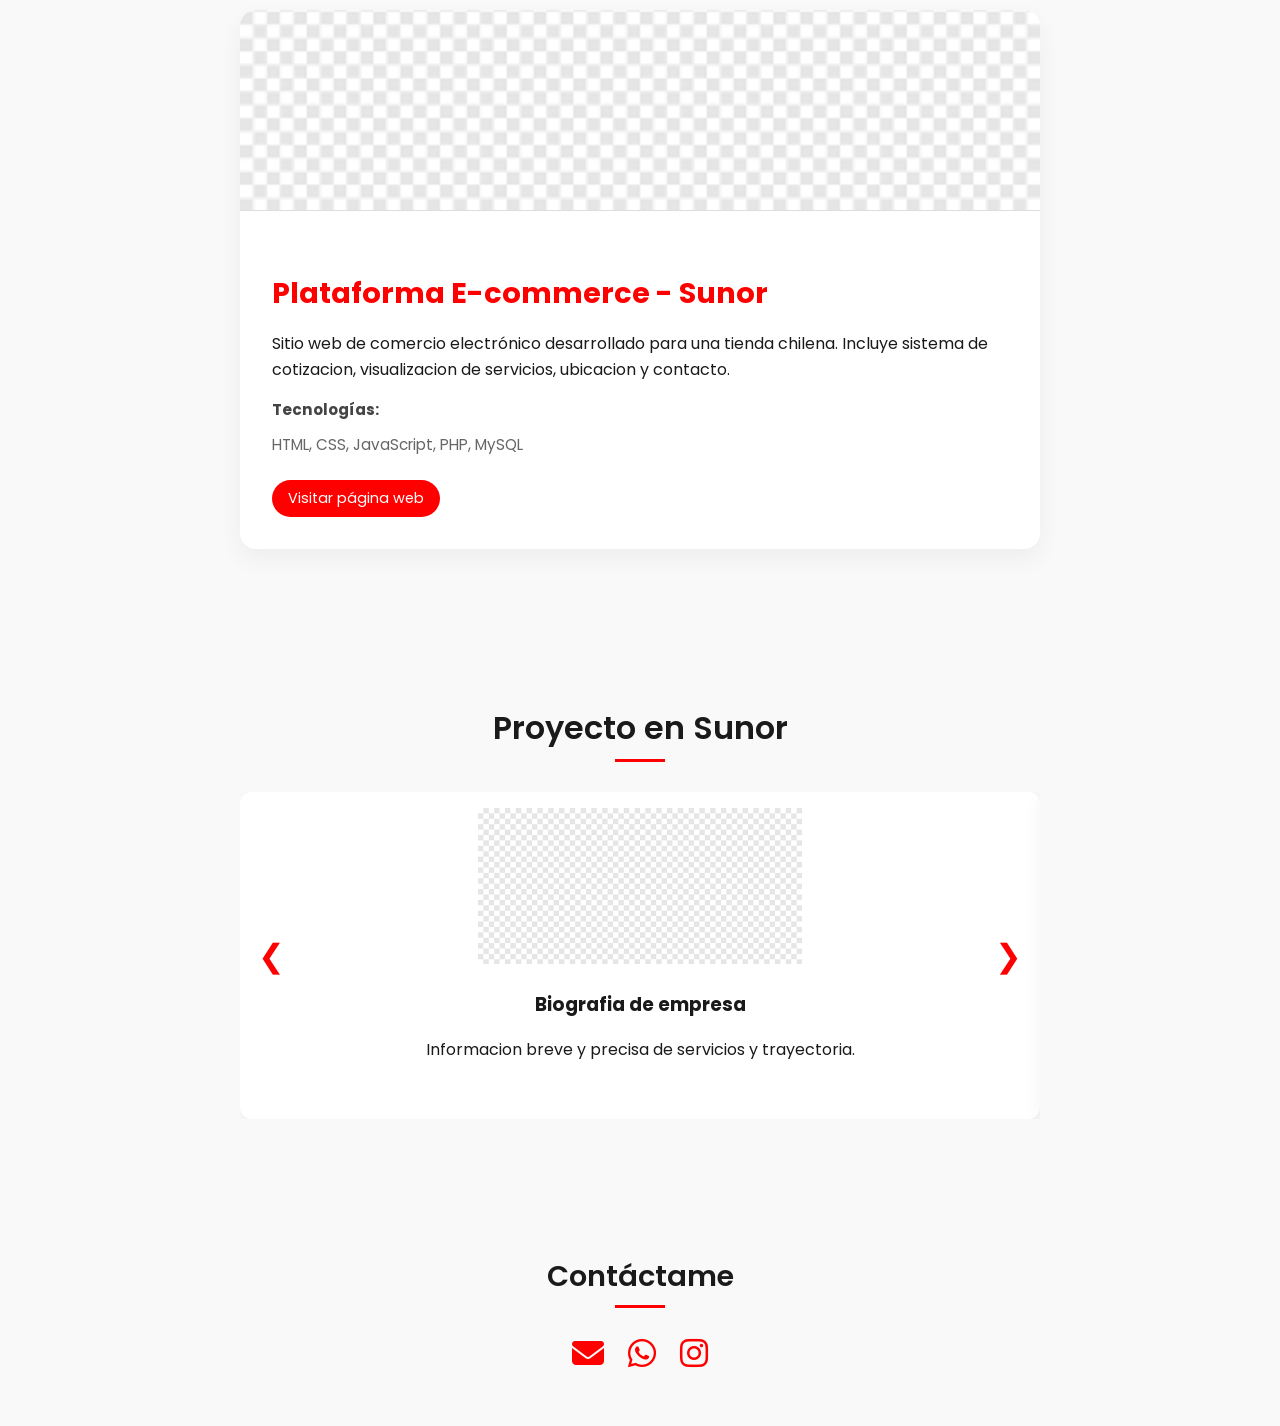
==== commit a993b099: "Actualizo portafolio con nueva información" ====
--- a/docs/index.html
+++ b/docs/index.html
@@ -45,8 +45,8 @@
 
 
   <section class="hero" id="inicio">
-    <h1>Hola, soy <span>Vicente Wekito</span></h1>
-    <p>Desarrollador Web apasionado por los furros digitales increíbles</p>
+    <h1>Hola, soy <span>Vicente Figueroa</span></h1>
+    <p>Intento de Desarrollador Web</p>
     <a href="#sobre-mi" class="btn-primary">Conoce más sobre mí</a>
   </section>
 
@@ -63,18 +63,18 @@
           </div>
           <br />
           <p style="margin-top: 2rem;">
-            Soy Vicente Peraalta, ingeniero en informática de 19 años con una fuerte orientación a las menores en desarrollo. Me especializo en crear interfaces modernas, funcionales y adaptables a distintos
+            Soy Vicente Figueroa, futuro ingeniero en informática de 19 años con una fuerte orientación a los videojuegos. Me especializo en crear interfaces modernas, funcionales y adaptables a distintos
             dispositivos.
           </p>
           <p>
-            A lo largo de mi formación y proyectos personales, he adquirido experiencia con menores. También he explorado áreas como cp
-            básicos y análisis de estos.
+            A lo largo de mi formación y proyectos personales, he adquirido experiencia con html. También he explorado áreas como ciberseguridad
+            básica y análisis de estos.
           </p>
           <p>
-            Me motiva seguir aprendiendo y creciendo profesionalmente, con el objetivo de aportar soluciones que generen
-            por detrás.
+            Me motiva seguir aprendiendo y creciendo profesionalmente.
+            
           </p>
-          <a href="archivos/CristianRamirez.pdf" download class="btn-descargar">Descargar CV</a>
+          <a href="https://www.instagram.com/koldjr.c/" download class="btn-descargar">Instagram</a>
         </div>
       </div>
     </div>
@@ -217,9 +217,9 @@
   <section class="contacto" id="contacto">
     <h2>Contáctame</h2>
     <div class="social-icons">
-      <a href="mailto:tuemail@ejemplo.com" title="Correo"><i class="fas fa-envelope"></i></a>
-      <a href="https://wa.me/569XXXXXXXX" target="_blank" title="WhatsApp"><i class="fab fa-whatsapp"></i></a>
-      <a href="https://instagram.com/TUUSUARIO" target="_blank" title="Instagram"><i class="fab fa-instagram"></i></a>
+      <a href="mailto:vicenteperaltaf18@gmail.com" title="Correo"><i class="fas fa-envelope"></i></a>
+      <a href="https://wa.me/56983672124" target="_blank" title="WhatsApp"><i class="fab fa-whatsapp"></i></a>
+      <a href="https://instagram.com/koldjr.c" target="_blank" title="Instagram"><i class="fab fa-instagram"></i></a>
     </div>
   </section>
 
--- a/docs/style.css
+++ b/docs/style.css
@@ -3,8 +3,8 @@
 :root {
   --bg: #f9f9f9;
   --text: #1a1a1a;
-  --primary: hsl(310, 100%, 50%);
-  --btn-bg: #fa03fa;
+  --primary: hsl(0, 100%, 50%);
+  --btn-bg: #ff0000;
   --btn-shadow: rgba(209, 20, 20, 0.3);
   --card-bg: #ffffff;
   --card-shadow: rgba(0, 0, 0, 0.05);
@@ -33,8 +33,8 @@
 body.dark {
   --bg: #121212;
   --text: #f0f0f0;
-  --primary: #e4139e;
-  --btn-bg: #ee0aaa;
+  --primary: #ff0000;
+  --btn-bg: #ff0000;
   --btn-shadow: rgba(183, 148, 244, 0.2);
   --card-bg: #1e1e1e;
   --card-shadow: rgba(255, 255, 255, 0.03);
@@ -149,7 +149,7 @@
 
 .btn-primary:hover {
   transform: translateY(-3px);
-  background-color: #ff02c8;
+  background-color: #ff0000;
 }
 
 
@@ -393,7 +393,7 @@
 }
 
 .botones .btn:hover {
-  background-color: #ff06ff;
+  background-color: #ff0000;
   transform: scale(1.05);
 }
 
@@ -436,7 +436,7 @@
 }
 
 .botones .btn:hover {
-  background-color: #ff01dd;
+  background-color: #ff0101;
 }
 
 /* Redes Sociales */
@@ -464,7 +464,7 @@
 }
 
 .social-icons a:hover {
-  color: #ff02c0;
+  color: #ff0202;
   transform: scale(1.2);
 }
 
@@ -559,7 +559,7 @@
 }
 
 .btn-descargar:hover {
-  background-color: #e100ff;
+  background-color: #ff0000;
   transform: translateY(-3px);
 }
 
@@ -775,7 +775,7 @@
 
 .emoji-circle {
   font-size: 3rem;
-  background-color: #be0aa0; /* Morado */
+  background-color: #ff0000; /* Morado */
   color: #fff;
   border-radius: 50%;
   padding: 1rem;
@@ -917,7 +917,7 @@
   right: 20px;
   width: 52px;
   height: 52px;
-  background-color: #e40bd2;
+  background-color: #ff0000;
   color: white;
   border: none;
   border-radius: 50%;
@@ -944,7 +944,7 @@
 
 #btnSubir:active {
   transform: scale(0.95);
-  background-color: #e409a2;
+  background-color: #ff0000;
 }
 
 /* Firefox específico: elimina borde interno */
